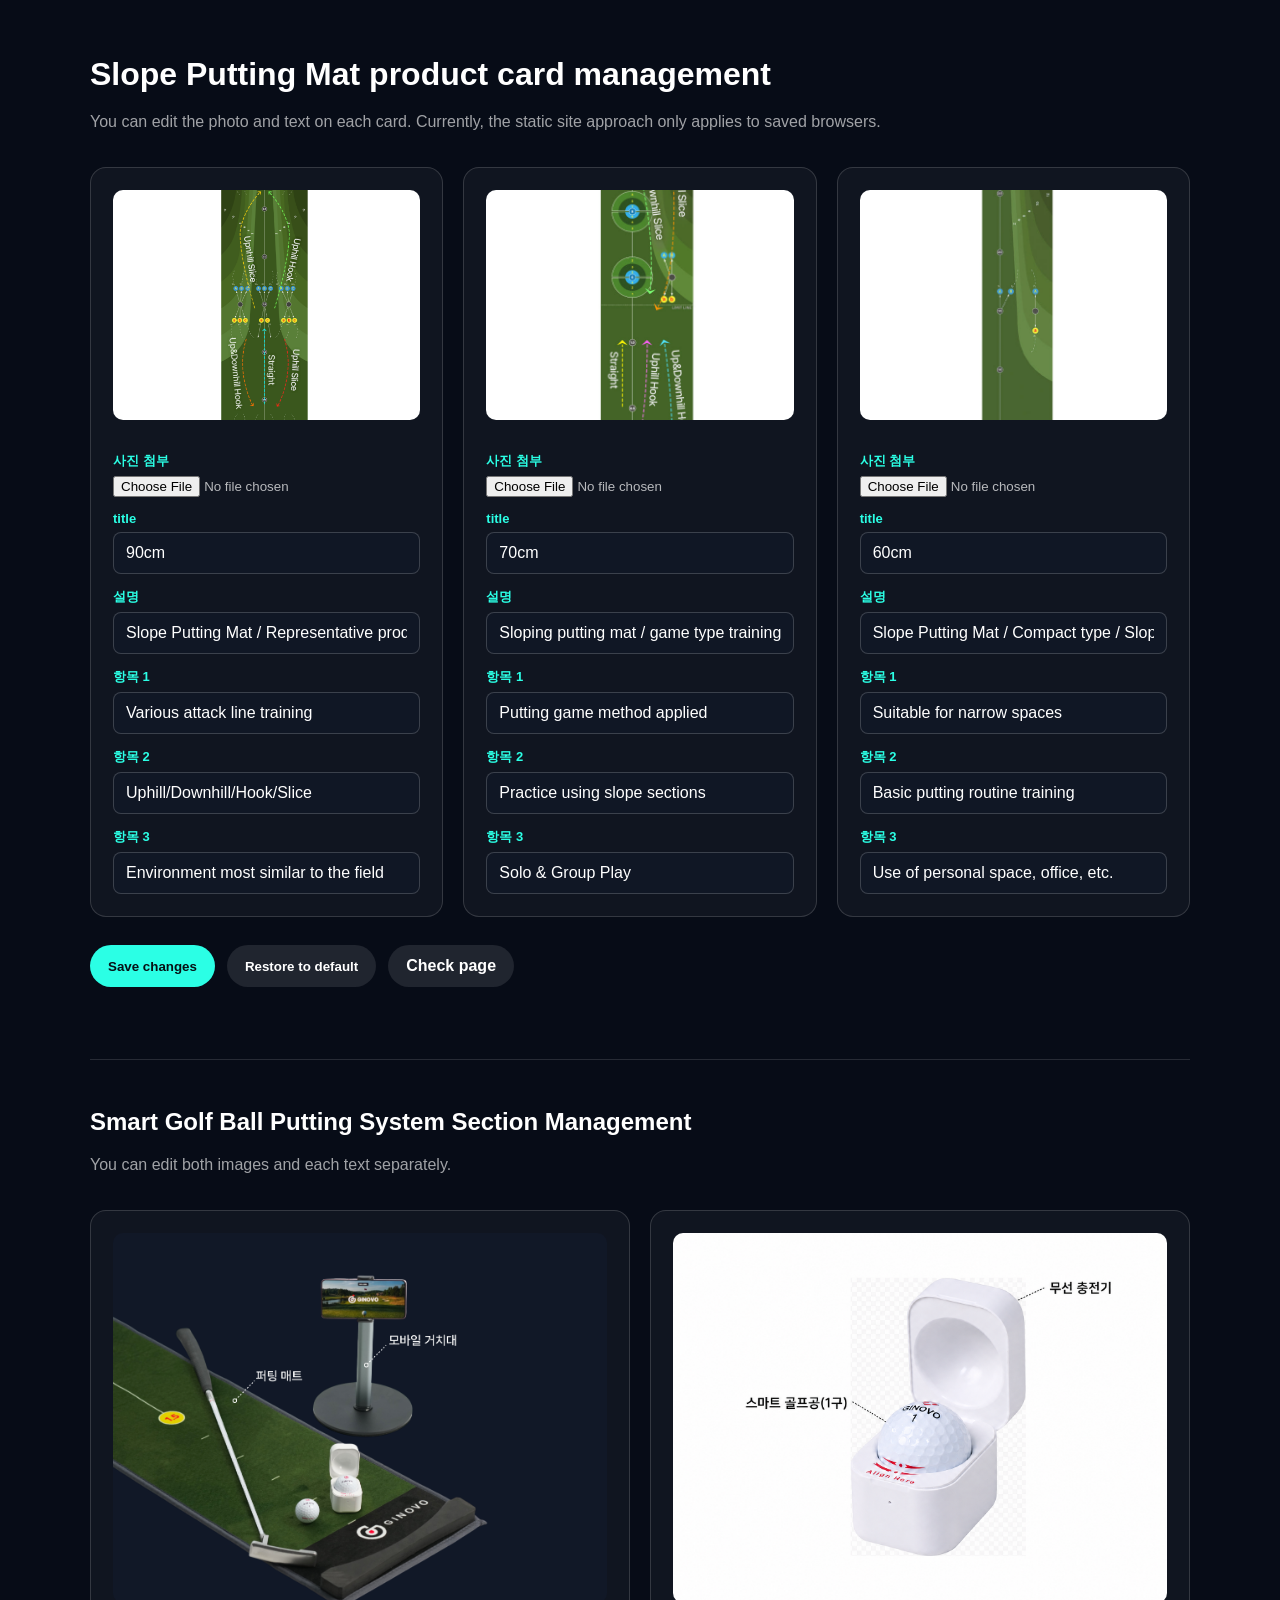
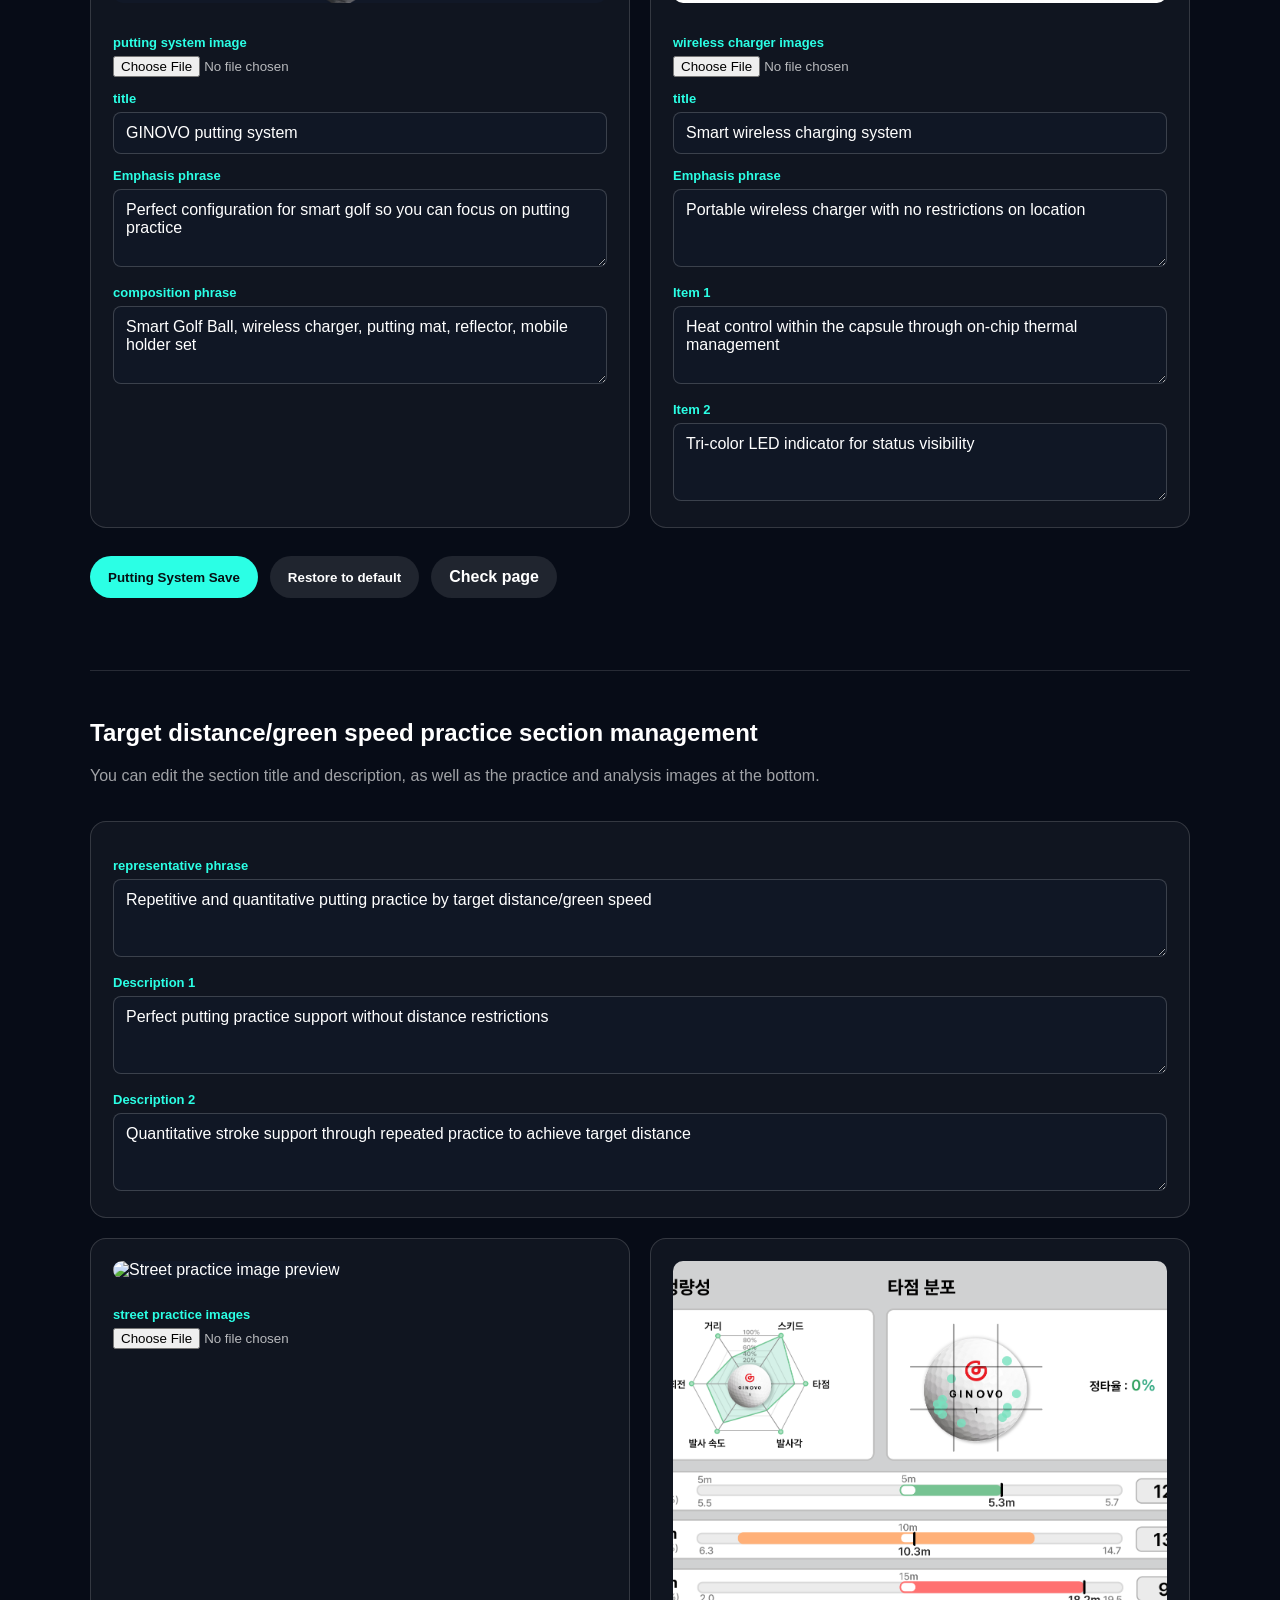
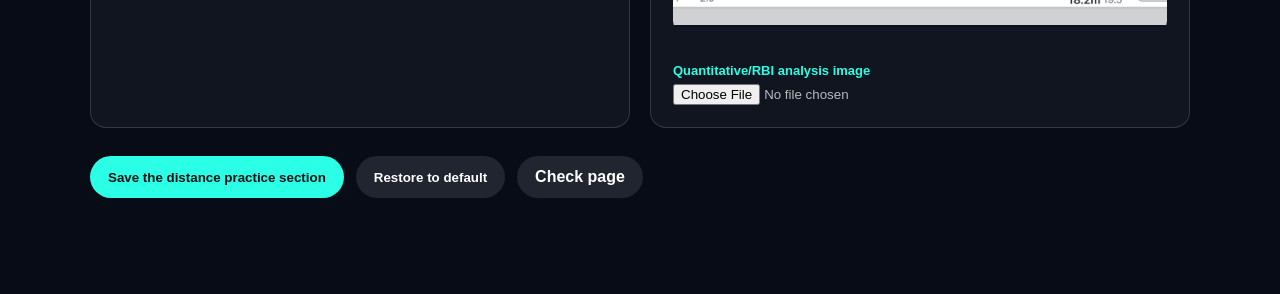
==== admin.html @ 1cf7a093 "Initial English GINOVO website" ====
<!doctype html>
<html lang="en">
<head>
  <meta charset="utf-8">
  <meta name="viewport" content="width=device-width, initial-scale=1">
  <title>Homepage content management | GINOVO</title>
  <script src="./assets/putting-mat-content-config.js?v=20260828-6"></script>
  <script src="./assets/smartball-content-config.js?v=20260828-6"></script>
  <script src="./assets/smartball-media-config.js?v=20260828-6"></script>
  <style>
    * { box-sizing: border-box; }
    body { margin: 0; background: #070c17; color: #fff; font-family: Pretendard, Arial, sans-serif; }
    main { width: min(1100px, calc(100% - 32px)); margin: 0 auto; padding: 56px 0 80px; }
    h1 { margin: 0 0 12px; }
    .notice { color: rgba(255,255,255,.62); line-height: 1.6; margin-bottom: 32px; }
    .grid { display: grid; grid-template-columns: repeat(3, minmax(0, 1fr)); gap: 20px; }
    .card { padding: 22px; border: 1px solid rgba(255,255,255,.15); border-radius: 16px; background: rgba(255,255,255,.04); }
    .preview { width: 100%; aspect-ratio: 4/3; object-fit: cover; border-radius: 10px; background: #111827; margin-bottom: 14px; }
    label { display: block; color: #2bffe5; font-size: 13px; font-weight: 700; margin: 14px 0 6px; }
    input[type="text"], textarea { width: 100%; padding: 11px 12px; border: 1px solid rgba(255,255,255,.18); border-radius: 8px; background: #101725; color: #fff; font: inherit; }
    textarea { min-height: 78px; resize: vertical; }
    input[type="file"] { width: 100%; color: rgba(255,255,255,.7); }
    .actions { display: flex; gap: 12px; margin-top: 28px; }
    button, a { padding: 12px 18px; border: 0; border-radius: 999px; font-weight: 700; cursor: pointer; text-decoration: none; }
    button { background: #2bffe5; color: #071014; }
    button.secondary, a { background: rgba(255,255,255,.1); color: #fff; }
    #status { margin-top: 18px; color: #2bffe5; }
    .admin-section { margin-top: 72px; padding-top: 48px; border-top: 1px solid rgba(255,255,255,.13); }
    .smart-grid { display: grid; grid-template-columns: 1fr 1fr; gap: 20px; }
    .smart-card { padding: 22px; border: 1px solid rgba(255,255,255,.15); border-radius: 16px; background: rgba(255,255,255,.04); }
    .smart-card .preview { aspect-ratio: 4/3; object-fit: cover; }
    #smart-status { margin-top: 18px; color: #2bffe5; }
    @media (max-width: 800px) { .grid, .smart-grid { grid-template-columns: 1fr; } }
  </style>
</head>
<body>
<main>
  <h1>Slope Putting Mat product card management</h1>
  <p class="notice">You can edit the photo and text on each card. Currently, the static site approach only applies to saved browsers.</p>
  <form id="editor"><div class="grid" id="cards"></div>
    <div class="actions">
      <button type="submit">Save changes</button>
      <button class="secondary" type="button" id="reset">Restore to default</button>
      <a href="./putting-mat.html#comparison" target="_blank">Check page</a>
    </div>
    <p id="status" role="status"></p>
  </form>
  <section class="admin-section">
    <h1>Smart Golf Ball Putting System Section Management</h1>
    <p class="notice">You can edit both images and each text separately.</p>
    <form id="smart-editor">
      <div class="smart-grid">
        <section class="smart-card">
          <img class="preview" id="system-preview" alt="Putting System Image Preview">
          <label>putting system image</label><input id="system-image" type="file" accept="image/png,image/jpeg,image/webp">
          <label>title</label><input type="text" data-smart-field="systemTitle">
          <label>Emphasis phrase</label><textarea data-smart-field="systemSubtitle"></textarea>
          <label>composition phrase</label><textarea data-smart-field="systemDescription"></textarea>
        </section>
        <section class="smart-card">
          <img class="preview" id="charger-preview" alt="Wireless charger image preview">
          <label>wireless charger images</label><input id="charger-image" type="file" accept="image/png,image/jpeg,image/webp">
          <label>title</label><input type="text" data-smart-field="chargerTitle">
          <label>Emphasis phrase</label><textarea data-smart-field="chargerSubtitle"></textarea>
          <label>Item 1</label><textarea data-smart-field="chargerNote1"></textarea>
          <label>Item 2</label><textarea data-smart-field="chargerNote2"></textarea>
        </section>
      </div>
      <div class="actions">
        <button type="submit">Putting System Save</button>
        <button class="secondary" type="button" id="smart-reset">Restore to default</button>
        <a href="./smart-golf-ball.html" target="_blank">Check page</a>
      </div>
      <p id="smart-status" role="status"></p>
    </form>
  </section>
  <section class="admin-section">
    <h1>Target distance/green speed practice section management</h1>
    <p class="notice">You can edit the section title and description, as well as the practice and analysis images at the bottom.</p>
    <form id="distance-editor">
      <div class="smart-card">
        <label>representative phrase</label><textarea data-distance-field="distanceTitle"></textarea>
        <label>Description 1</label><textarea data-distance-field="distancePoint1"></textarea>
        <label>Description 2</label><textarea data-distance-field="distancePoint2"></textarea>
      </div>
      <div class="smart-grid" style="margin-top:20px">
        <section class="smart-card">
          <img class="preview" id="distance-practice-preview" alt="Street practice image preview">
          <label>street practice images</label><input id="distance-practice-image" type="file" accept="image/png,image/jpeg,image/webp">
        </section>
        <section class="smart-card">
          <img class="preview" id="distance-analysis-preview" alt="Analysis image preview">
          <label>Quantitative/RBI analysis image</label><input id="distance-analysis-image" type="file" accept="image/png,image/jpeg,image/webp">
        </section>
      </div>
      <div class="actions">
        <button type="submit">Save the distance practice section</button>
        <button class="secondary" type="button" id="distance-reset">Restore to default</button>
        <a href="./smart-golf-ball.html" target="_blank">Check page</a>
      </div>
      <p id="distance-status" role="status"></p>
    </form>
  </section>
</main>
<script>
  const cardsRoot = document.getElementById('cards');
  const current = window.getPuttingMatComparisonContent();
  const pendingImages = {};

  current.forEach((card, index) => {
    const article = document.createElement('section');
    article.className = 'card';
    article.innerHTML = `
      <img class="preview" src="${card.image}" alt="${card.title} 미리보기">
      <label>사진 첨부</label><input type="file" accept="image/png,image/jpeg,image/webp" data-image="${index}">
      <label>title</label><input type="text" data-field="title" value="${card.title}">
      <label>설명</label><input type="text" data-field="subtitle" value="${card.subtitle}">
      ${card.items.map((item, itemIndex) => `<label>항목 ${itemIndex + 1}</label><input type="text" data-item="${itemIndex}" value="${item}">`).join('')}`;
    article.querySelector('input[type="file"]').addEventListener('change', event => {
      const file = event.target.files[0];
      if (!file) return;
      const reader = new FileReader();
      reader.onload = () => { pendingImages[index] = reader.result; article.querySelector('.preview').src = reader.result; };
      reader.readAsDataURL(file);
    });
    cardsRoot.appendChild(article);
  });

  document.getElementById('editor').addEventListener('submit', event => {
    event.preventDefault();
    const result = [...document.querySelectorAll('#cards .card')].map((card, index) => ({
      image: pendingImages[index] || current[index].image,
      title: card.querySelector('[data-field="title"]').value.trim(),
      subtitle: card.querySelector('[data-field="subtitle"]').value.trim(),
      items: [...card.querySelectorAll('[data-item]')].map(input => input.value.trim())
    }));
    try {
      localStorage.setItem(window.PUTTING_MAT_COMPARISON_STORAGE_KEY, JSON.stringify(result));
      document.getElementById('status').textContent = '저장했습니다. Check page 버튼을 눌러 확인하세요.';
    } catch (_) {
      document.getElementById('status').textContent = '이미지 용량이 너무 큽니다. 더 작은 이미지로 다시 시도하세요.';
    }
  });
  document.getElementById('reset').addEventListener('click', () => {
    localStorage.removeItem(window.PUTTING_MAT_COMPARISON_STORAGE_KEY);
    location.reload();
  });

  const smartContent = Object.assign({}, window.SMARTBALL_CONTENT);
  const smartMedia = Object.assign({}, window.SMARTBALL_MEDIA);
  const pendingSmartMedia = {};
  document.querySelectorAll('[data-smart-field]').forEach(input => {
    input.value = smartContent[input.dataset.smartField] || '';
  });
  document.getElementById('system-preview').src = smartMedia['putting-system-set'];
  document.getElementById('charger-preview').src = smartMedia['wireless-charger'];

  function bindSmartImage(inputId, previewId, slot) {
    document.getElementById(inputId).addEventListener('change', event => {
      const file = event.target.files[0];
      if (!file) return;
      const reader = new FileReader();
      reader.onload = () => {
        pendingSmartMedia[slot] = reader.result;
        document.getElementById(previewId).src = reader.result;
      };
      reader.readAsDataURL(file);
    });
  }
  bindSmartImage('system-image', 'system-preview', 'putting-system-set');
  bindSmartImage('charger-image', 'charger-preview', 'wireless-charger');

  document.getElementById('smart-editor').addEventListener('submit', event => {
    event.preventDefault();
    const nextContent = Object.assign({}, smartContent);
    document.querySelectorAll('[data-smart-field]').forEach(input => {
      nextContent[input.dataset.smartField] = input.value.trim();
    });
    const nextMedia = Object.assign({}, smartMedia, pendingSmartMedia);
    try {
      localStorage.setItem(window.SMARTBALL_CONTENT_STORAGE_KEY, JSON.stringify(nextContent));
      localStorage.setItem(window.SMARTBALL_MEDIA_STORAGE_KEY, JSON.stringify(nextMedia));
      document.getElementById('smart-status').textContent = '저장했습니다. Check page 버튼을 눌러 확인하세요.';
    } catch (_) {
      document.getElementById('smart-status').textContent = '이미지 용량이 너무 큽니다. 더 작은 이미지로 다시 시도하세요.';
    }
  });
  document.getElementById('smart-reset').addEventListener('click', () => {
    localStorage.removeItem(window.SMARTBALL_CONTENT_STORAGE_KEY);
    localStorage.removeItem(window.SMARTBALL_MEDIA_STORAGE_KEY);
    location.reload();
  });

  document.querySelectorAll('[data-distance-field]').forEach(input => {
    input.value = smartContent[input.dataset.distanceField] || '';
  });
  document.getElementById('distance-practice-preview').src = smartMedia['distance-practice-screen'];
  document.getElementById('distance-analysis-preview').src = smartMedia['distance-analysis-screen'];
  bindSmartImage('distance-practice-image', 'distance-practice-preview', 'distance-practice-screen');
  bindSmartImage('distance-analysis-image', 'distance-analysis-preview', 'distance-analysis-screen');

  document.getElementById('distance-editor').addEventListener('submit', event => {
    event.preventDefault();
    const nextContent = Object.assign({}, smartContent);
    document.querySelectorAll('[data-distance-field]').forEach(input => {
      nextContent[input.dataset.distanceField] = input.value.trim();
    });
    const nextMedia = Object.assign({}, smartMedia, pendingSmartMedia);
    try {
      localStorage.setItem(window.SMARTBALL_CONTENT_STORAGE_KEY, JSON.stringify(nextContent));
      localStorage.setItem(window.SMARTBALL_MEDIA_STORAGE_KEY, JSON.stringify(nextMedia));
      document.getElementById('distance-status').textContent = '저장했습니다. Check page 버튼을 눌러 확인하세요.';
    } catch (_) {
      document.getElementById('distance-status').textContent = '이미지 용량이 너무 큽니다. 더 작은 이미지로 다시 시도하세요.';
    }
  });
  document.getElementById('distance-reset').addEventListener('click', () => {
    localStorage.removeItem(window.SMARTBALL_CONTENT_STORAGE_KEY);
    localStorage.removeItem(window.SMARTBALL_MEDIA_STORAGE_KEY);
    location.reload();
  });
</script>
</body>
</html>
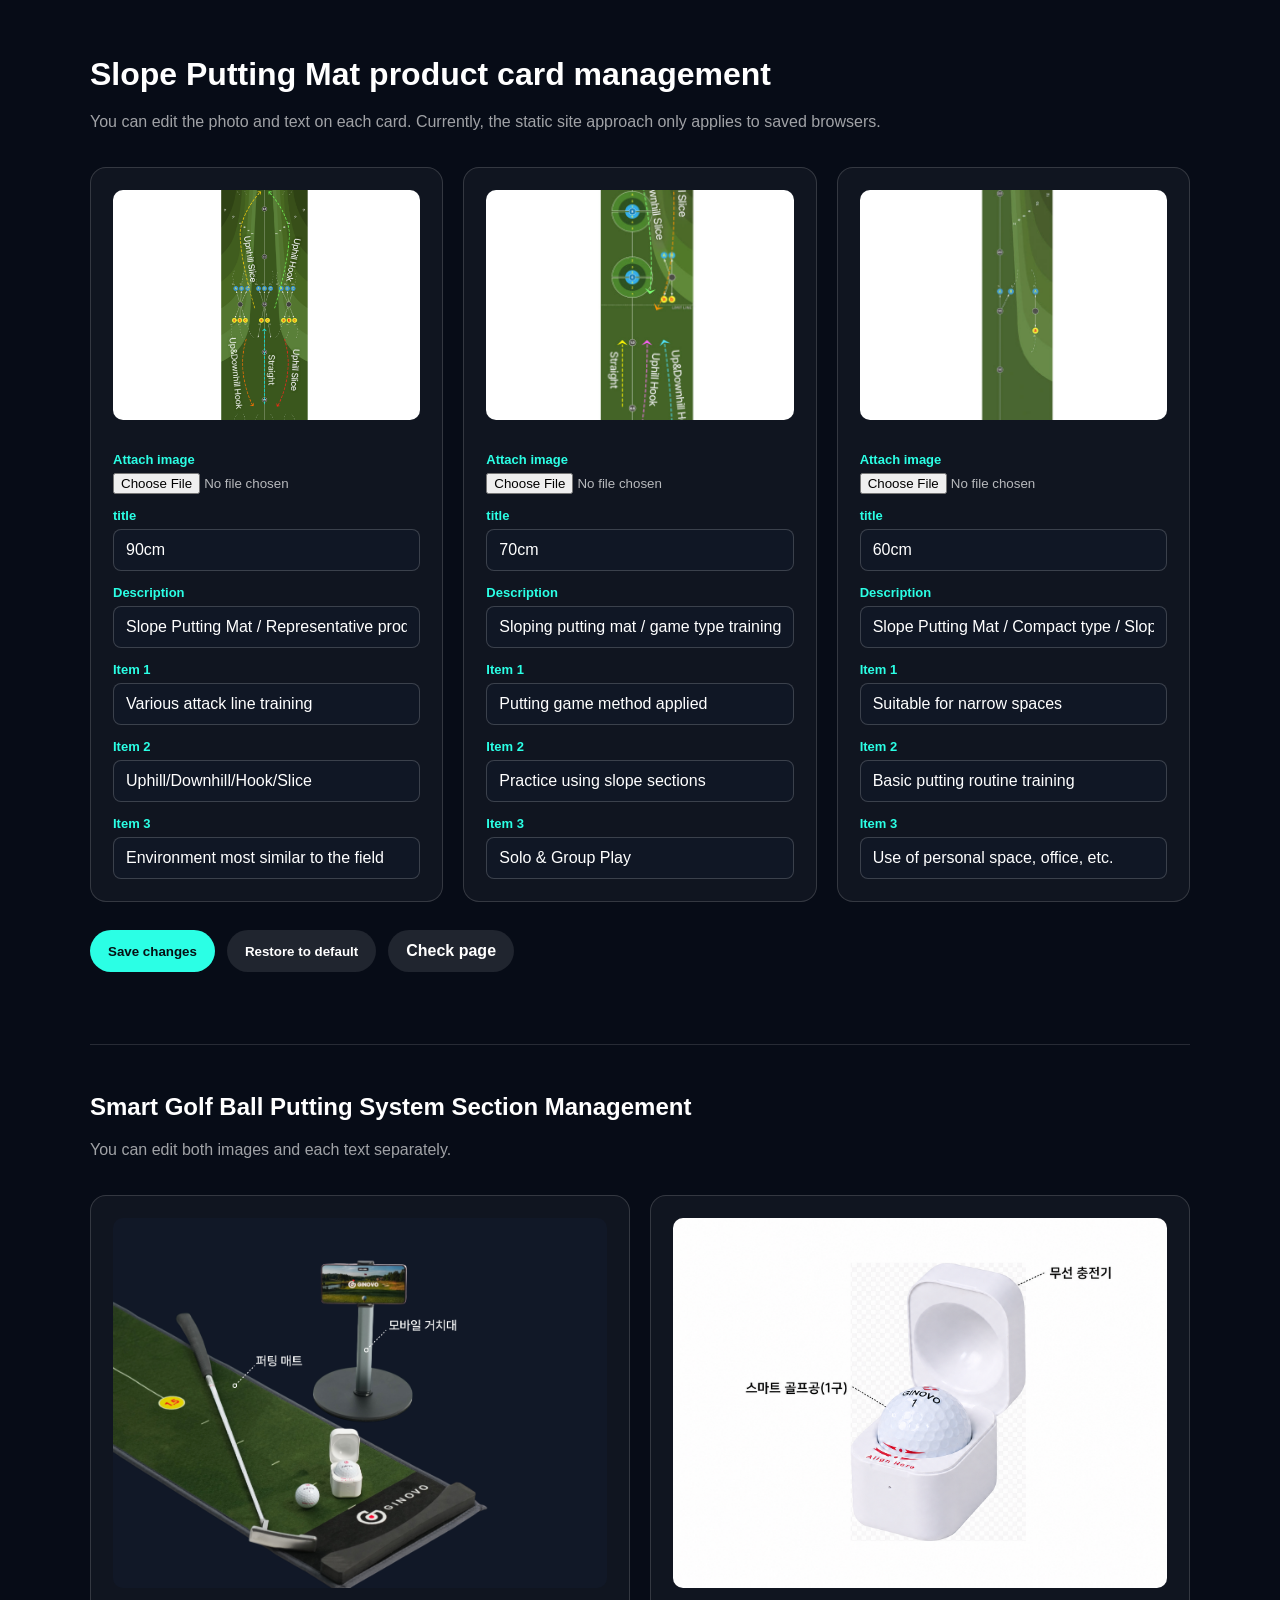
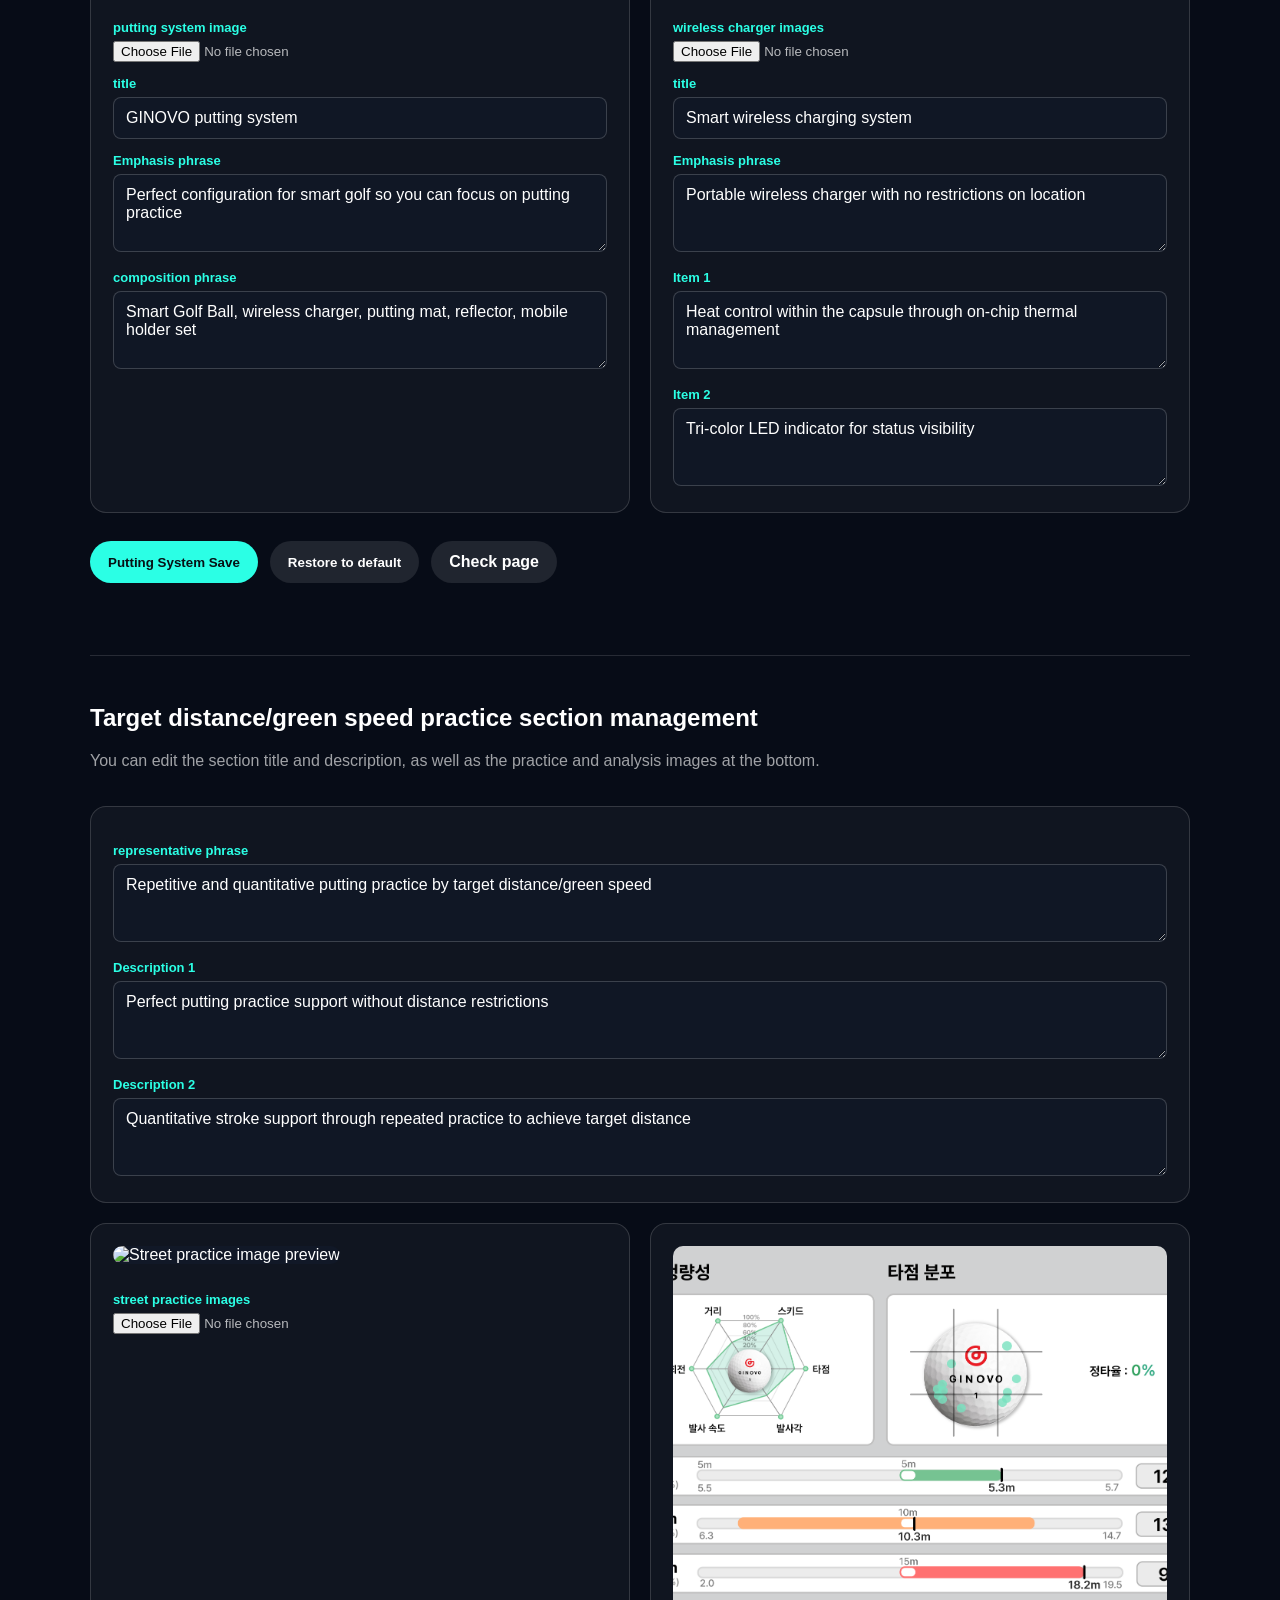
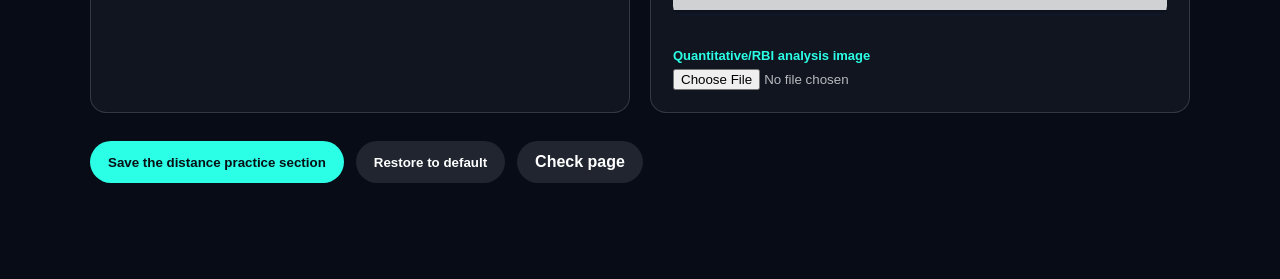
==== commit d28fc775: "Complete English localization" ====
--- a/admin.html
+++ b/admin.html
@@ -111,11 +111,11 @@
     const article = document.createElement('section');
     article.className = 'card';
     article.innerHTML = `
-      <img class="preview" src="${card.image}" alt="${card.title} 미리보기">
-      <label>사진 첨부</label><input type="file" accept="image/png,image/jpeg,image/webp" data-image="${index}">
+      <img class="preview" src="${card.image}" alt="${card.title} preview">
+      <label>Attach image</label><input type="file" accept="image/png,image/jpeg,image/webp" data-image="${index}">
       <label>title</label><input type="text" data-field="title" value="${card.title}">
-      <label>설명</label><input type="text" data-field="subtitle" value="${card.subtitle}">
-      ${card.items.map((item, itemIndex) => `<label>항목 ${itemIndex + 1}</label><input type="text" data-item="${itemIndex}" value="${item}">`).join('')}`;
+      <label>Description</label><input type="text" data-field="subtitle" value="${card.subtitle}">
+      ${card.items.map((item, itemIndex) => `<label>Item ${itemIndex + 1}</label><input type="text" data-item="${itemIndex}" value="${item}">`).join('')}`;
     article.querySelector('input[type="file"]').addEventListener('change', event => {
       const file = event.target.files[0];
       if (!file) return;
@@ -136,9 +136,9 @@
     }));
     try {
       localStorage.setItem(window.PUTTING_MAT_COMPARISON_STORAGE_KEY, JSON.stringify(result));
-      document.getElementById('status').textContent = '저장했습니다. Check page 버튼을 눌러 확인하세요.';
+      document.getElementById('status').textContent = 'Saved. Select Check Page to review your changes.';
     } catch (_) {
-      document.getElementById('status').textContent = '이미지 용량이 너무 큽니다. 더 작은 이미지로 다시 시도하세요.';
+      document.getElementById('status').textContent = 'The image is too large. Please try a smaller image.';
     }
   });
   document.getElementById('reset').addEventListener('click', () => {
@@ -180,9 +180,9 @@
     try {
       localStorage.setItem(window.SMARTBALL_CONTENT_STORAGE_KEY, JSON.stringify(nextContent));
       localStorage.setItem(window.SMARTBALL_MEDIA_STORAGE_KEY, JSON.stringify(nextMedia));
-      document.getElementById('smart-status').textContent = '저장했습니다. Check page 버튼을 눌러 확인하세요.';
+      document.getElementById('smart-status').textContent = 'Saved. Select Check Page to review your changes.';
     } catch (_) {
-      document.getElementById('smart-status').textContent = '이미지 용량이 너무 큽니다. 더 작은 이미지로 다시 시도하세요.';
+      document.getElementById('smart-status').textContent = 'The image is too large. Please try a smaller image.';
     }
   });
   document.getElementById('smart-reset').addEventListener('click', () => {
@@ -209,9 +209,9 @@
     try {
       localStorage.setItem(window.SMARTBALL_CONTENT_STORAGE_KEY, JSON.stringify(nextContent));
       localStorage.setItem(window.SMARTBALL_MEDIA_STORAGE_KEY, JSON.stringify(nextMedia));
-      document.getElementById('distance-status').textContent = '저장했습니다. Check page 버튼을 눌러 확인하세요.';
+      document.getElementById('distance-status').textContent = 'Saved. Select Check Page to review your changes.';
     } catch (_) {
-      document.getElementById('distance-status').textContent = '이미지 용량이 너무 큽니다. 더 작은 이미지로 다시 시도하세요.';
+      document.getElementById('distance-status').textContent = 'The image is too large. Please try a smaller image.';
     }
   });
   document.getElementById('distance-reset').addEventListener('click', () => {
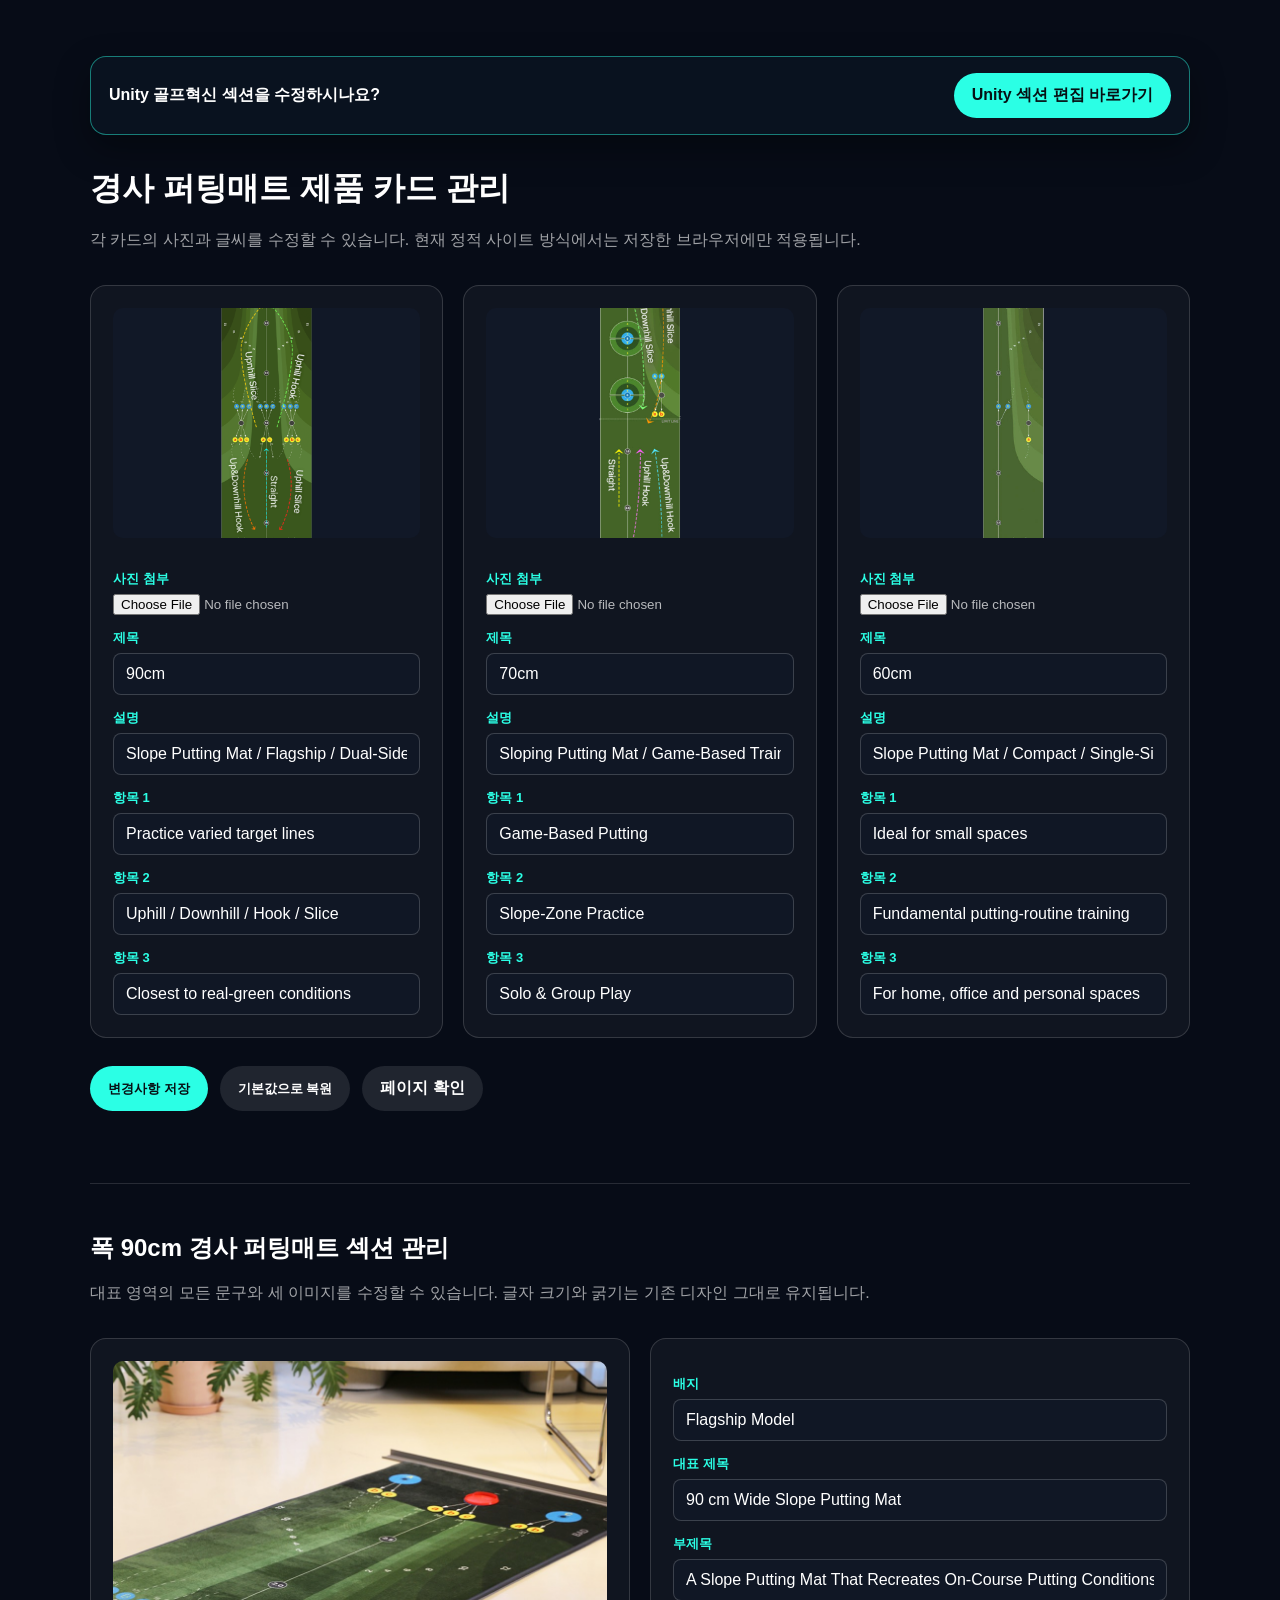
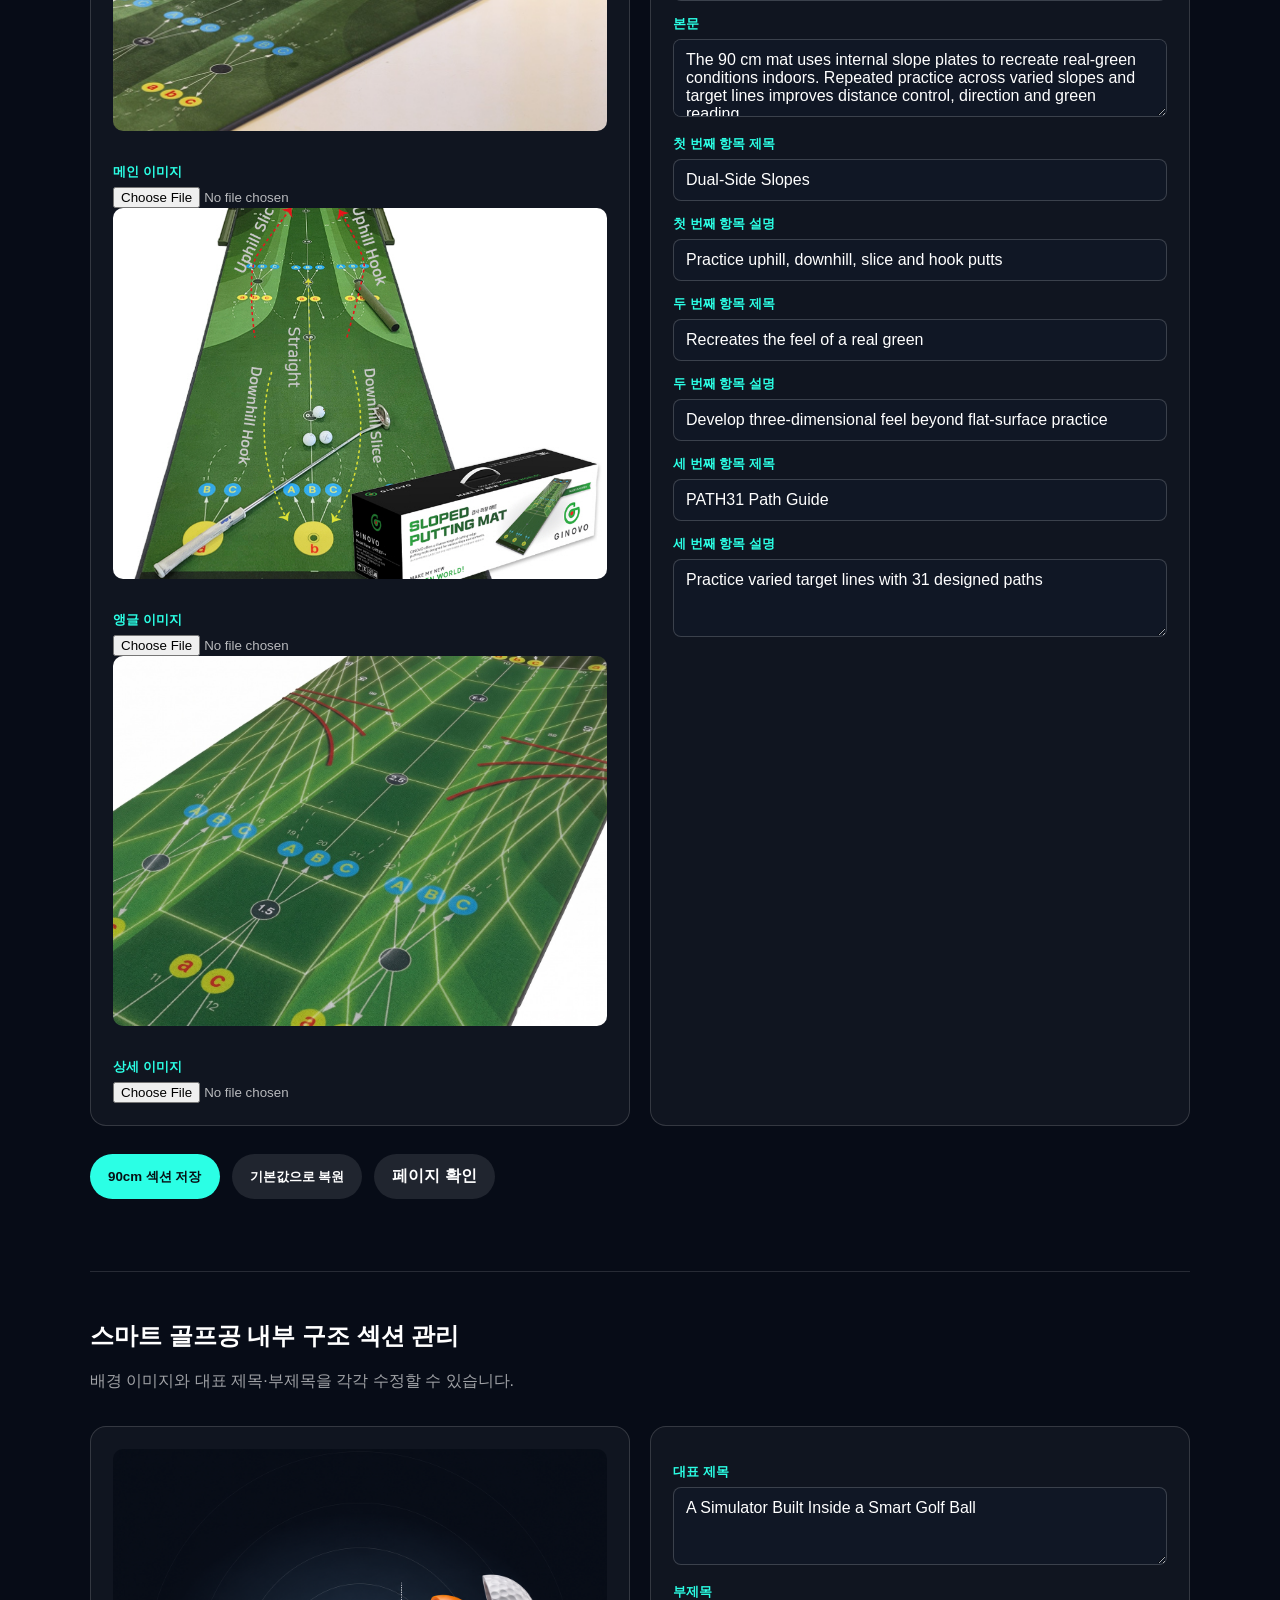
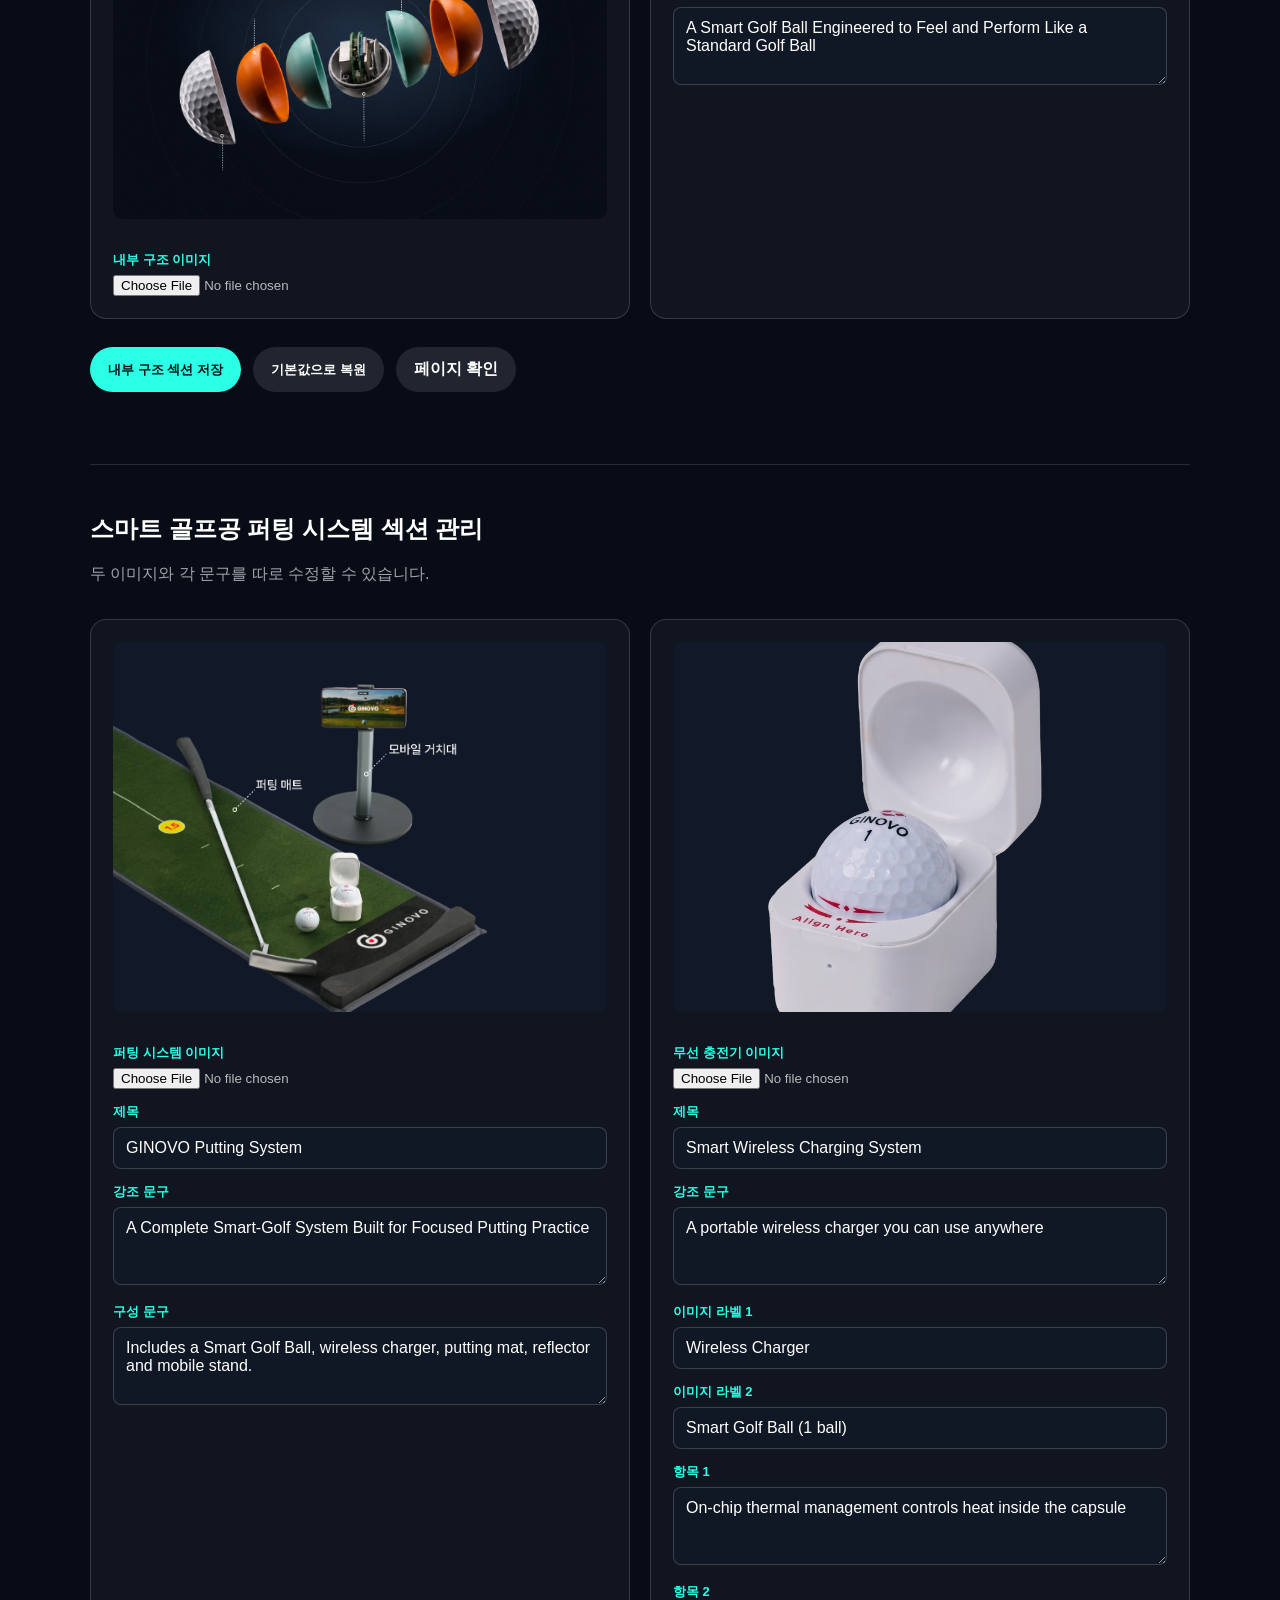
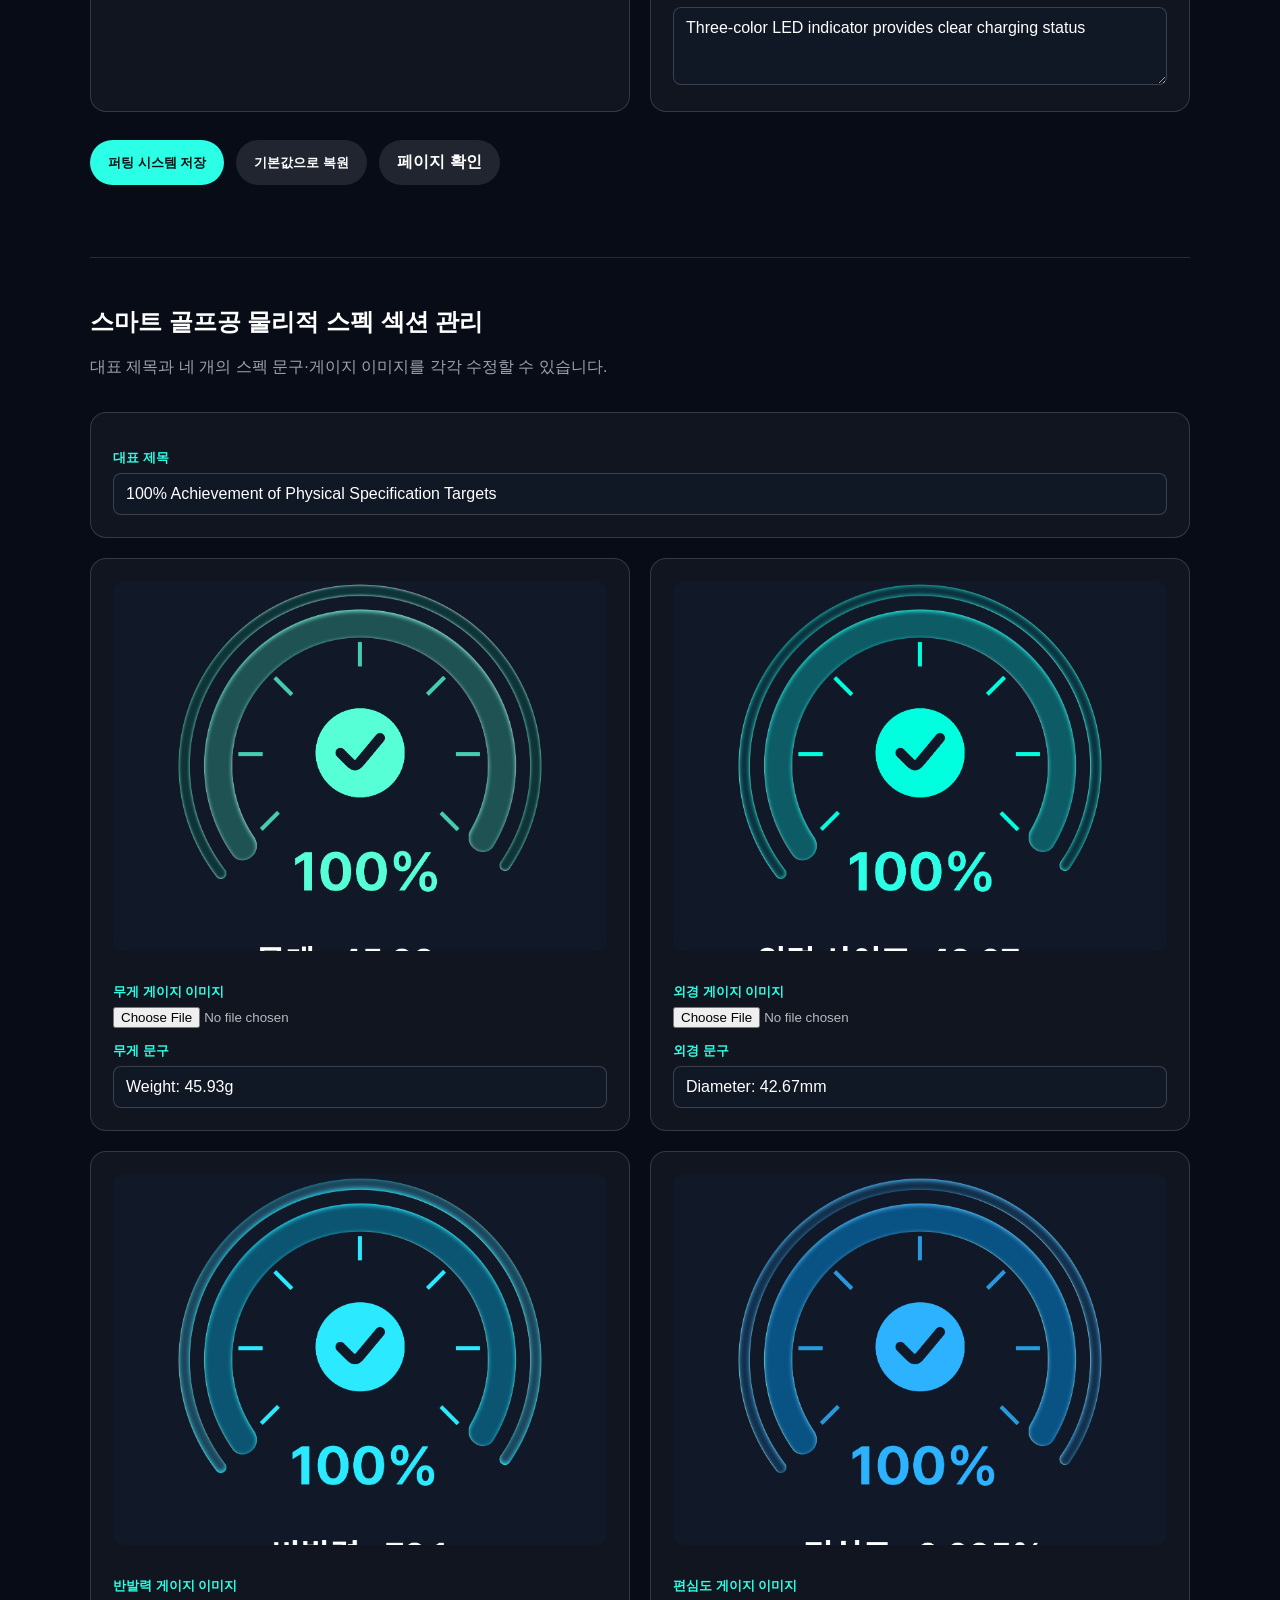
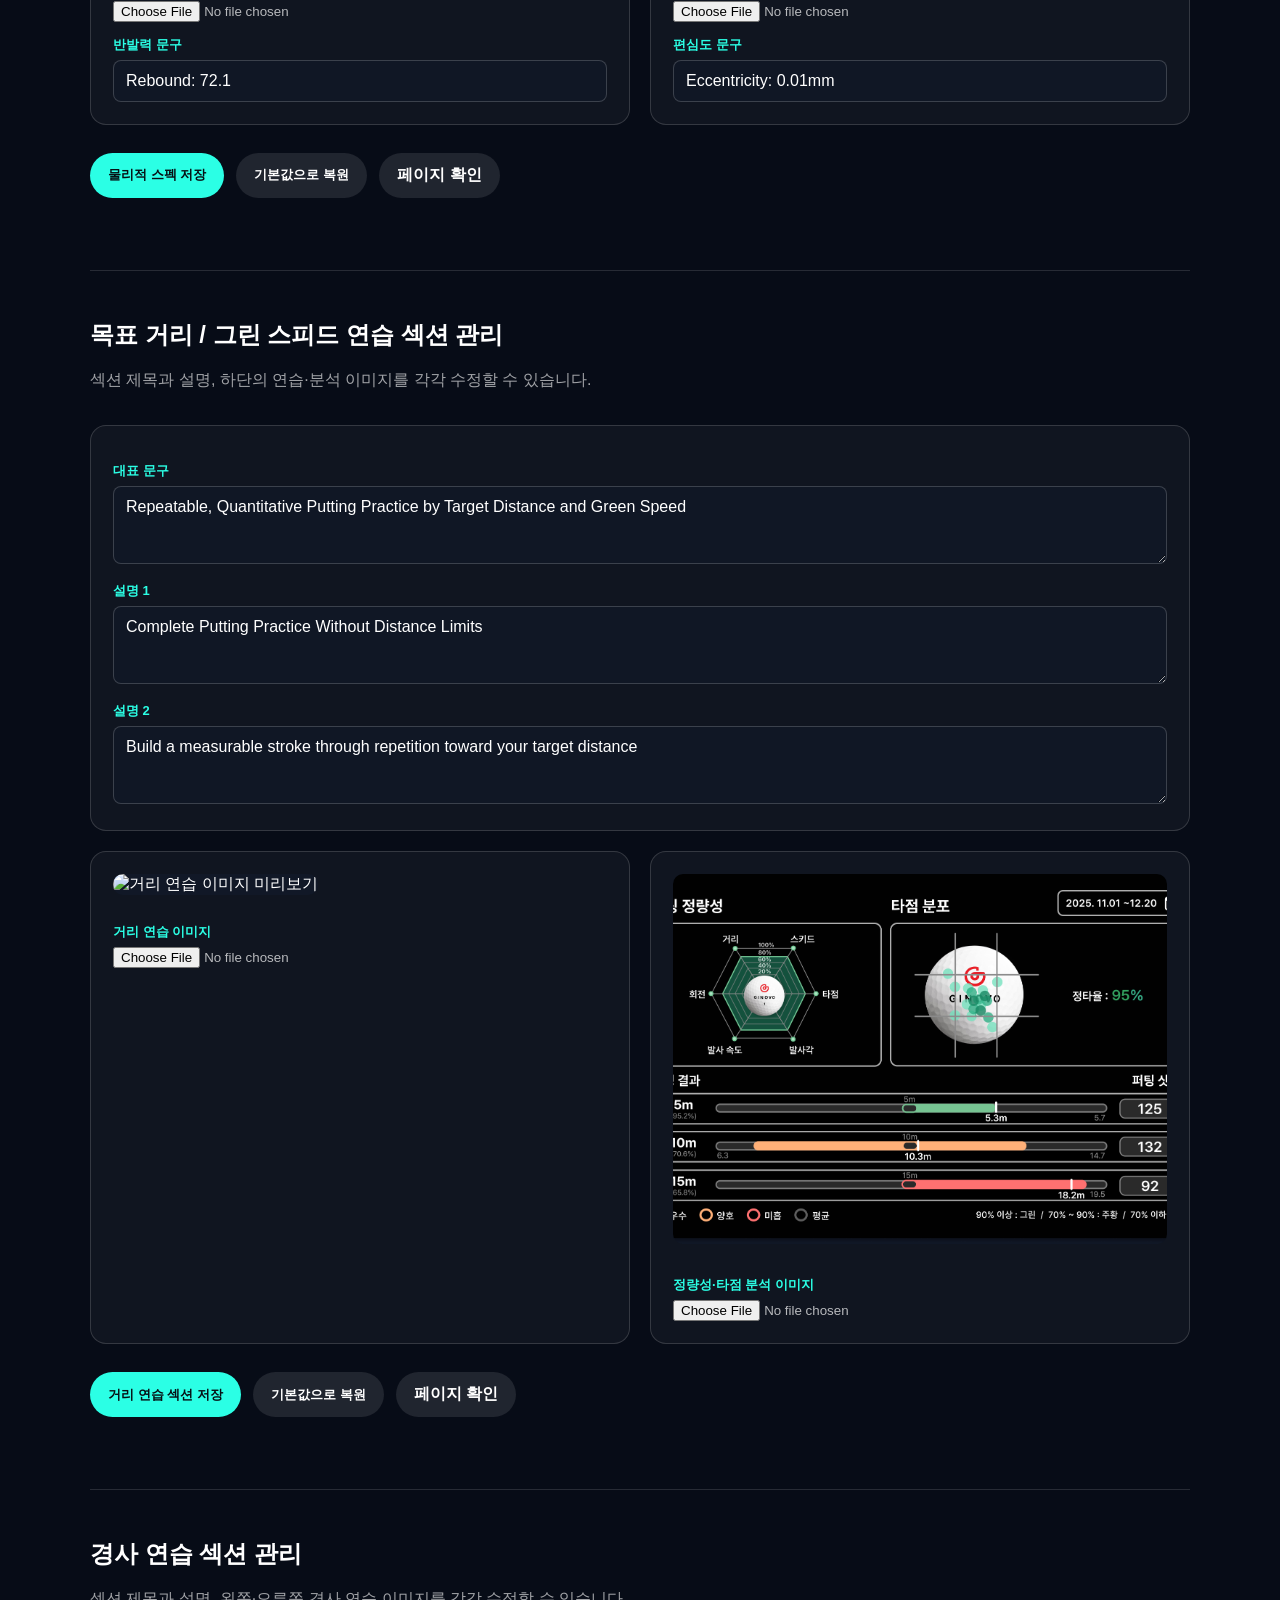
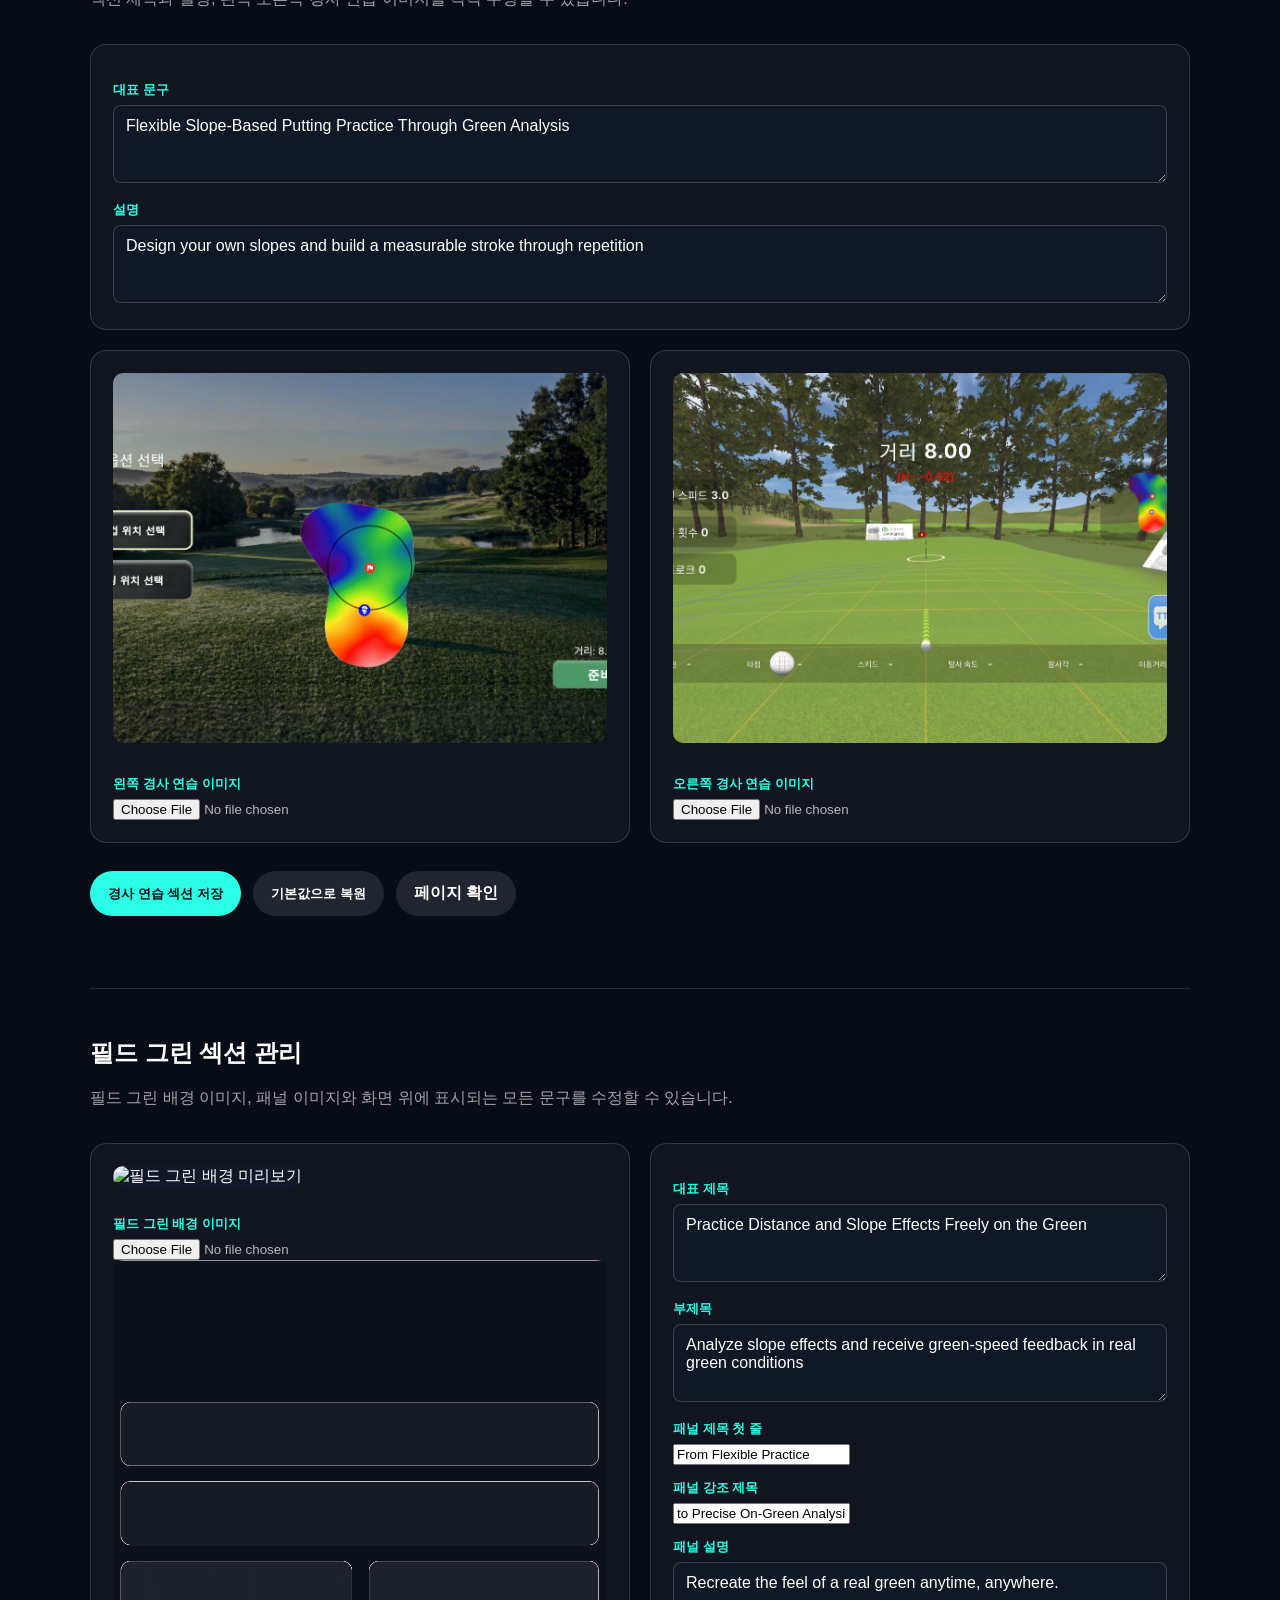
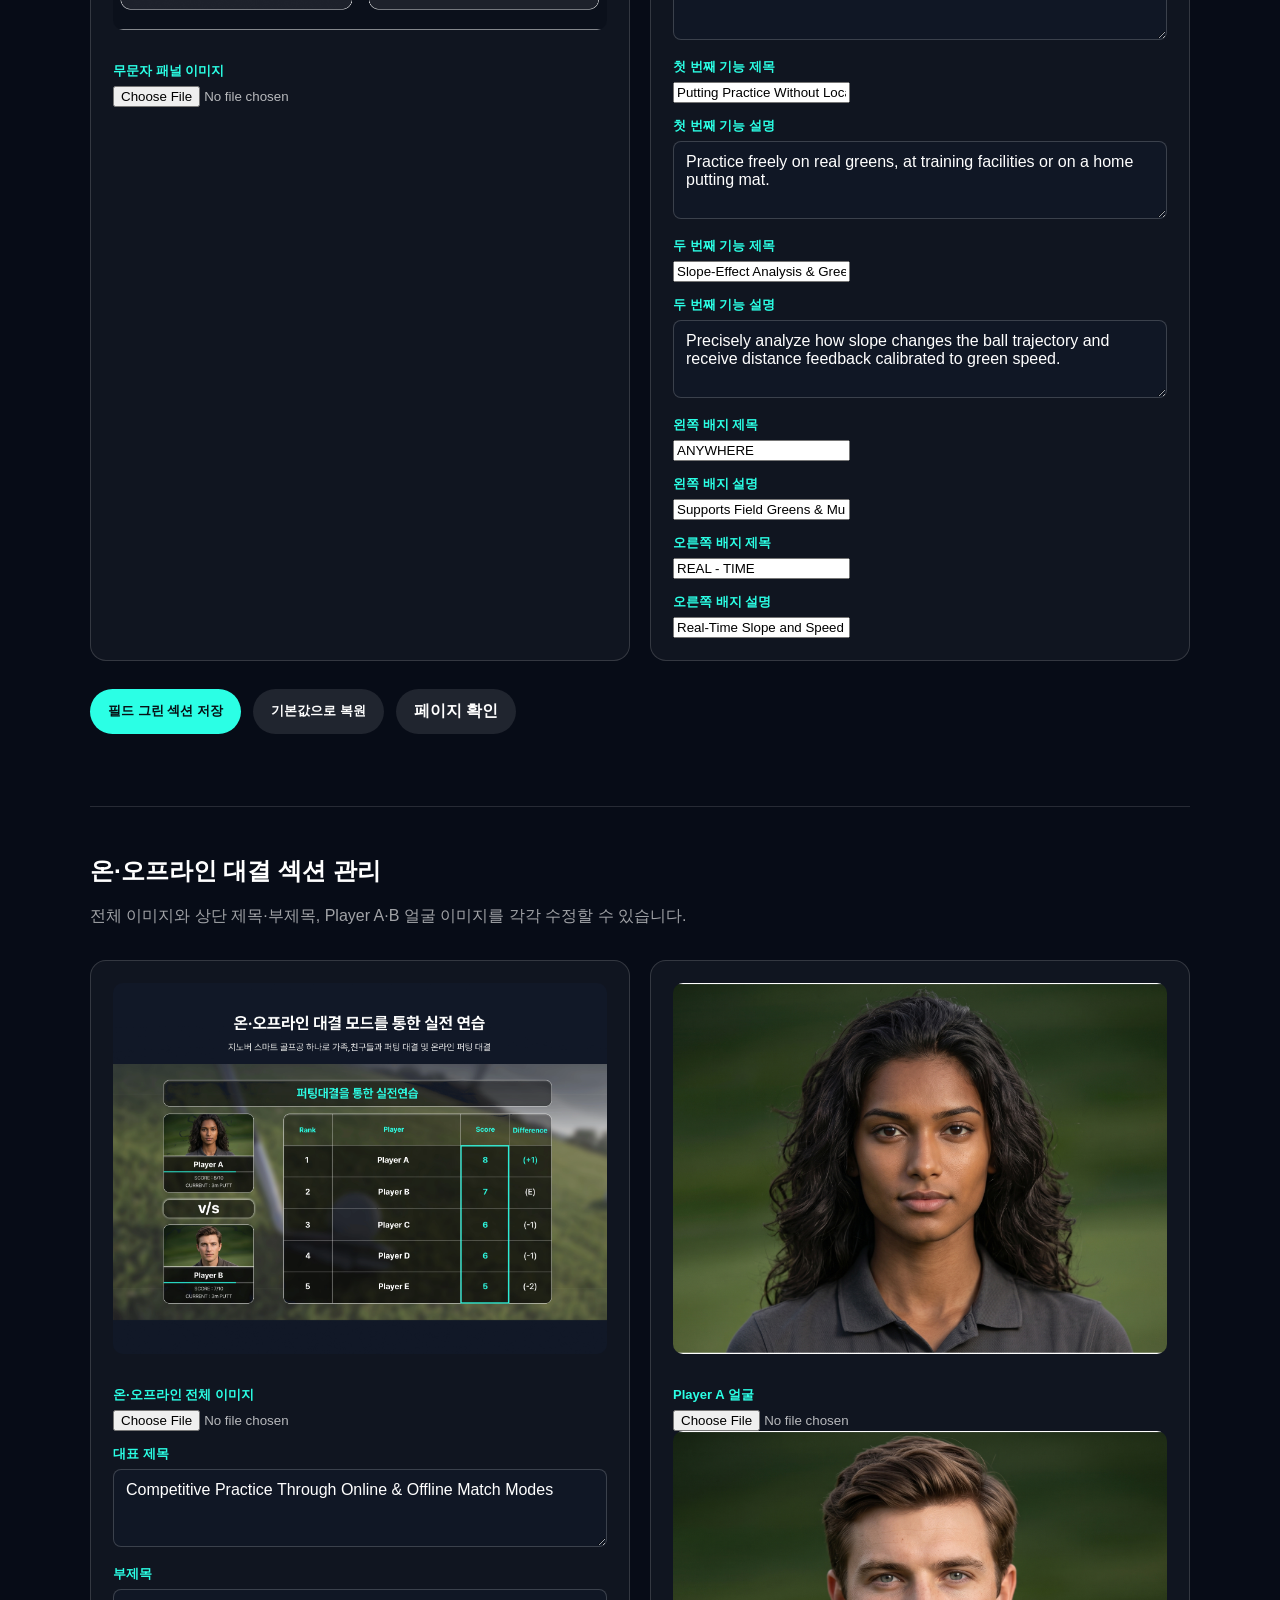
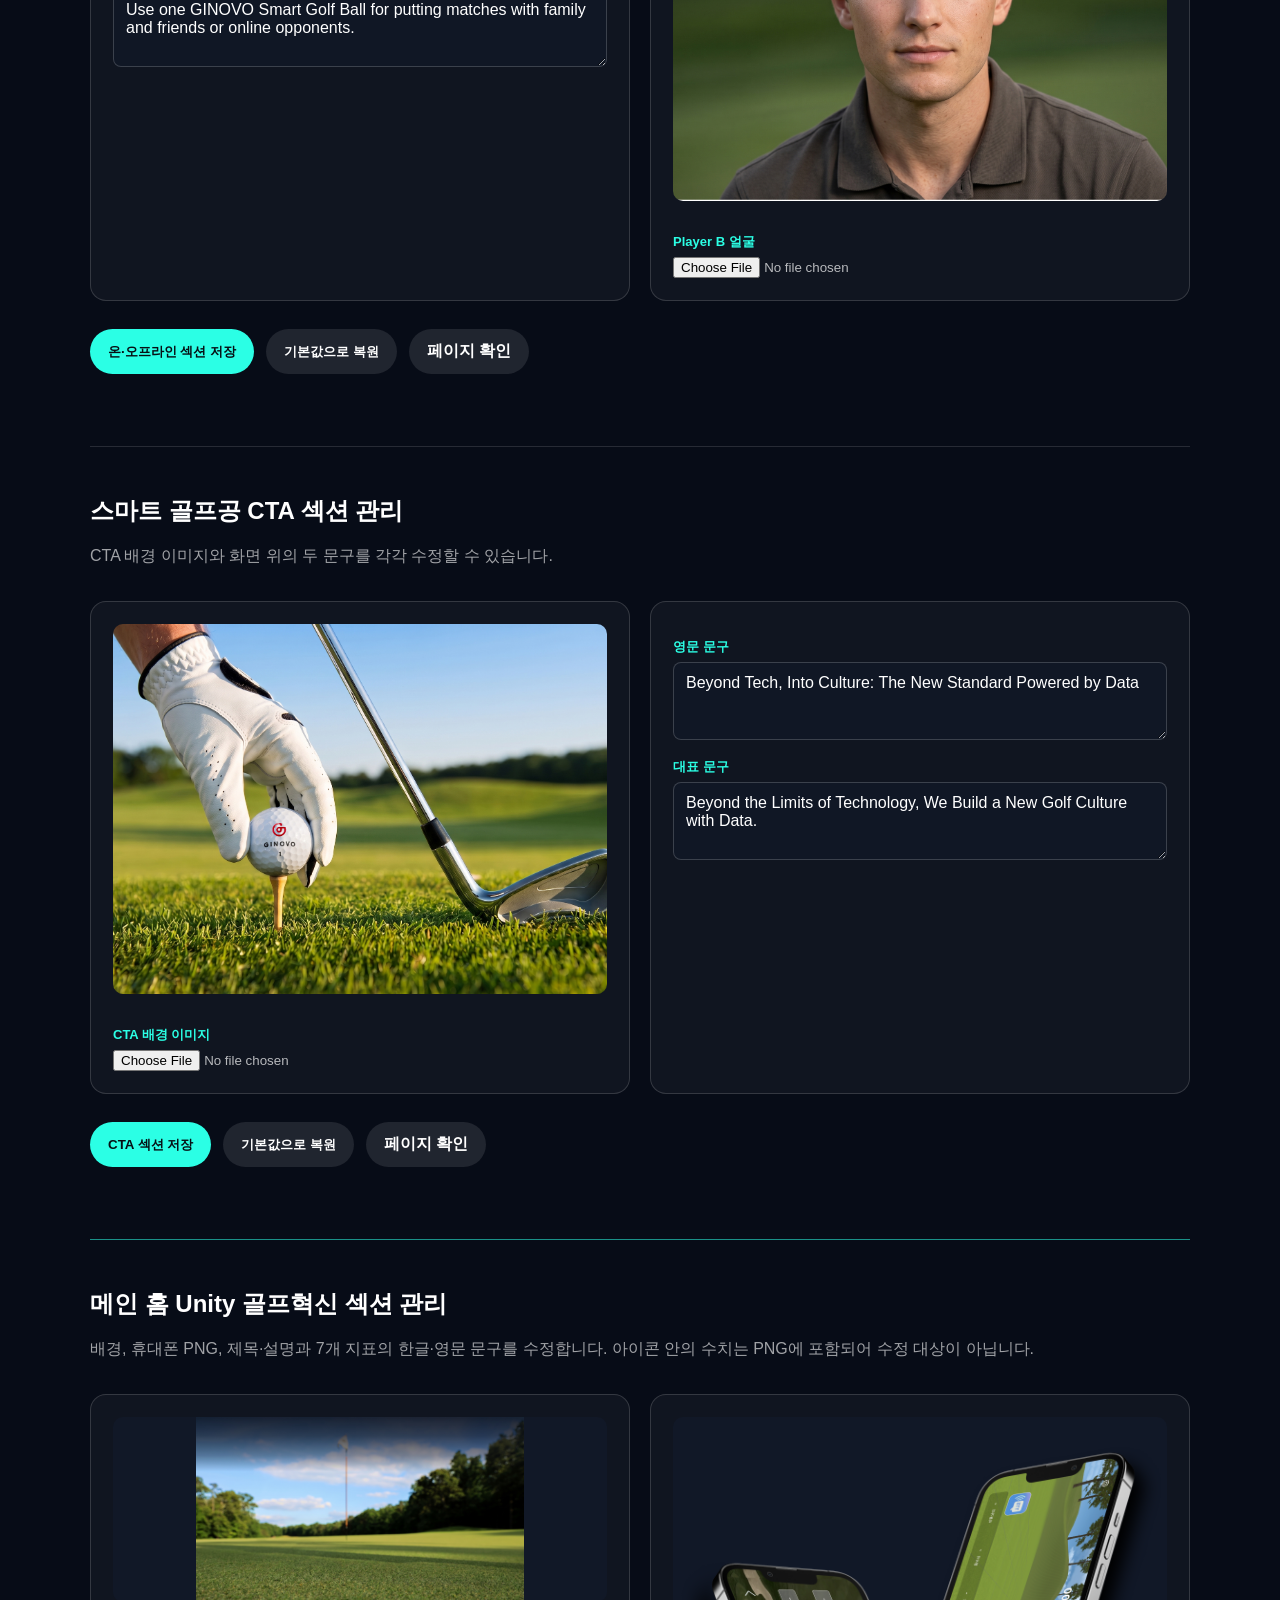
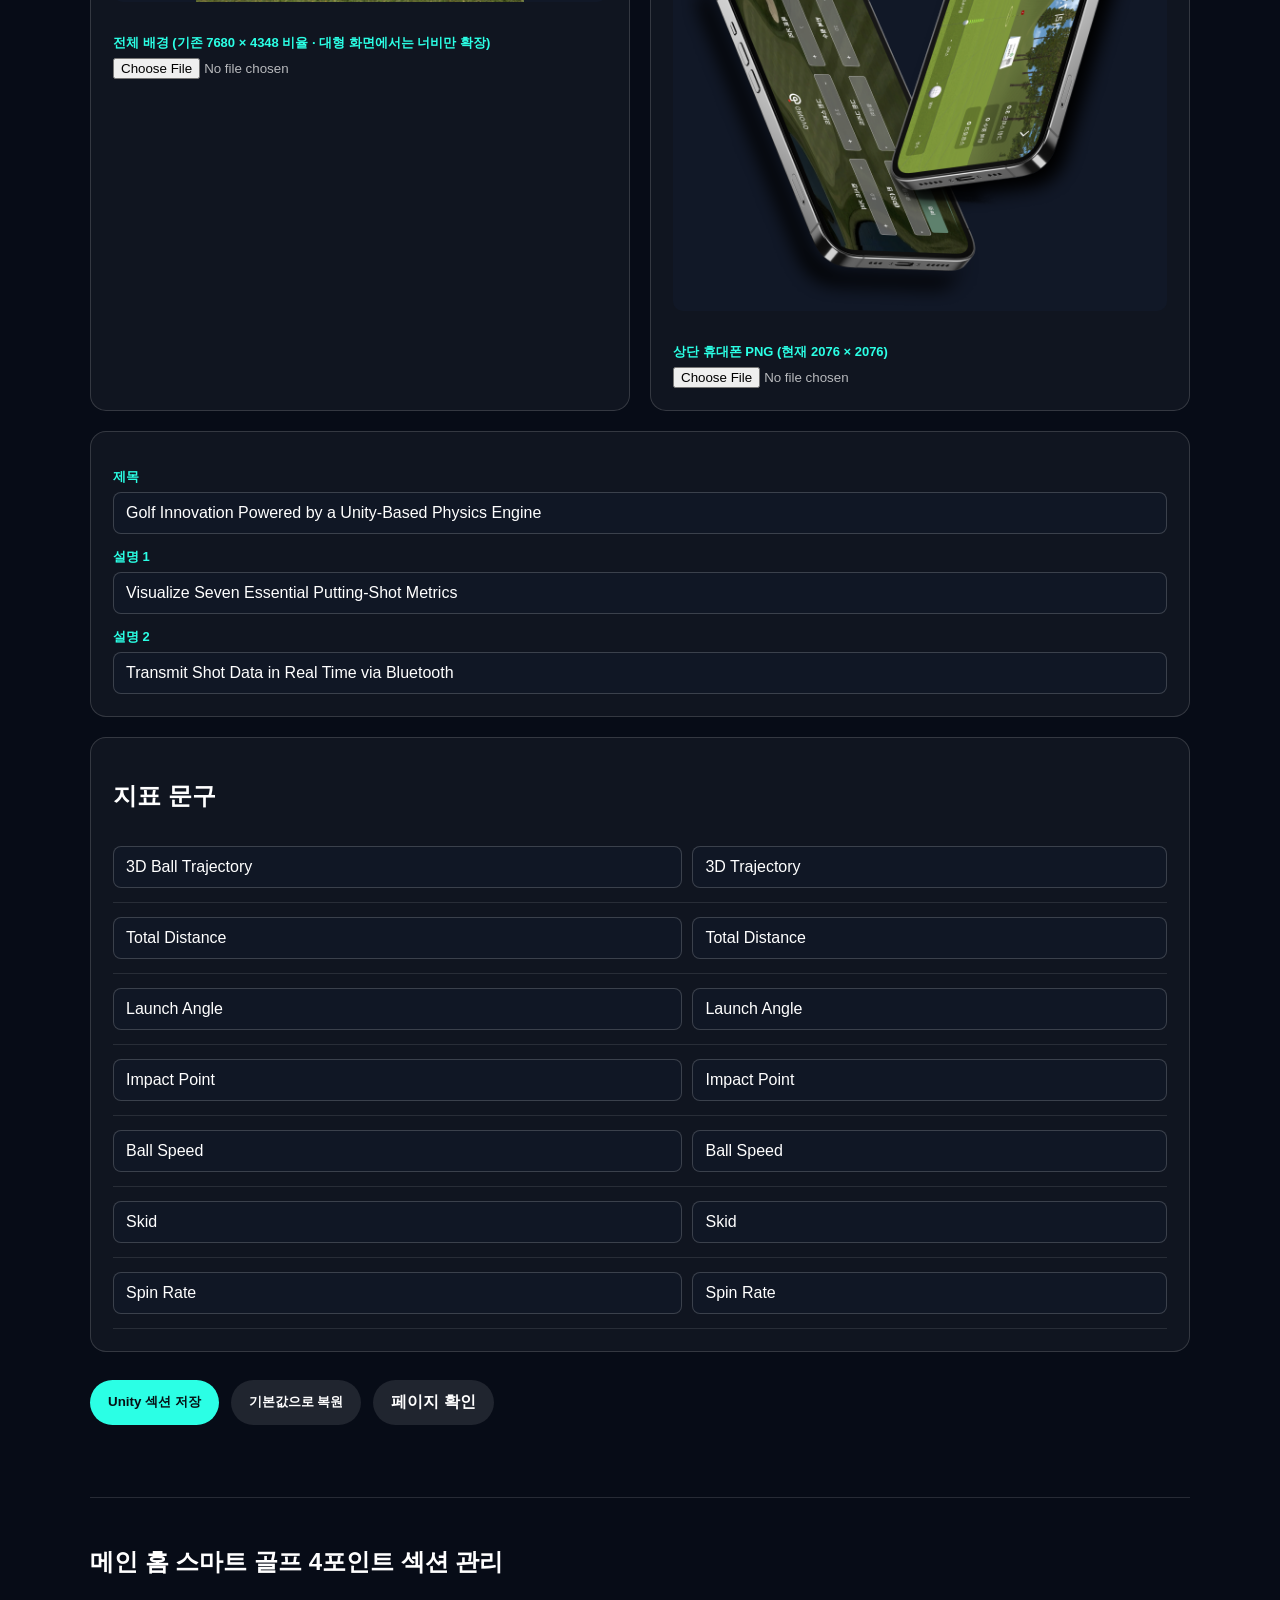
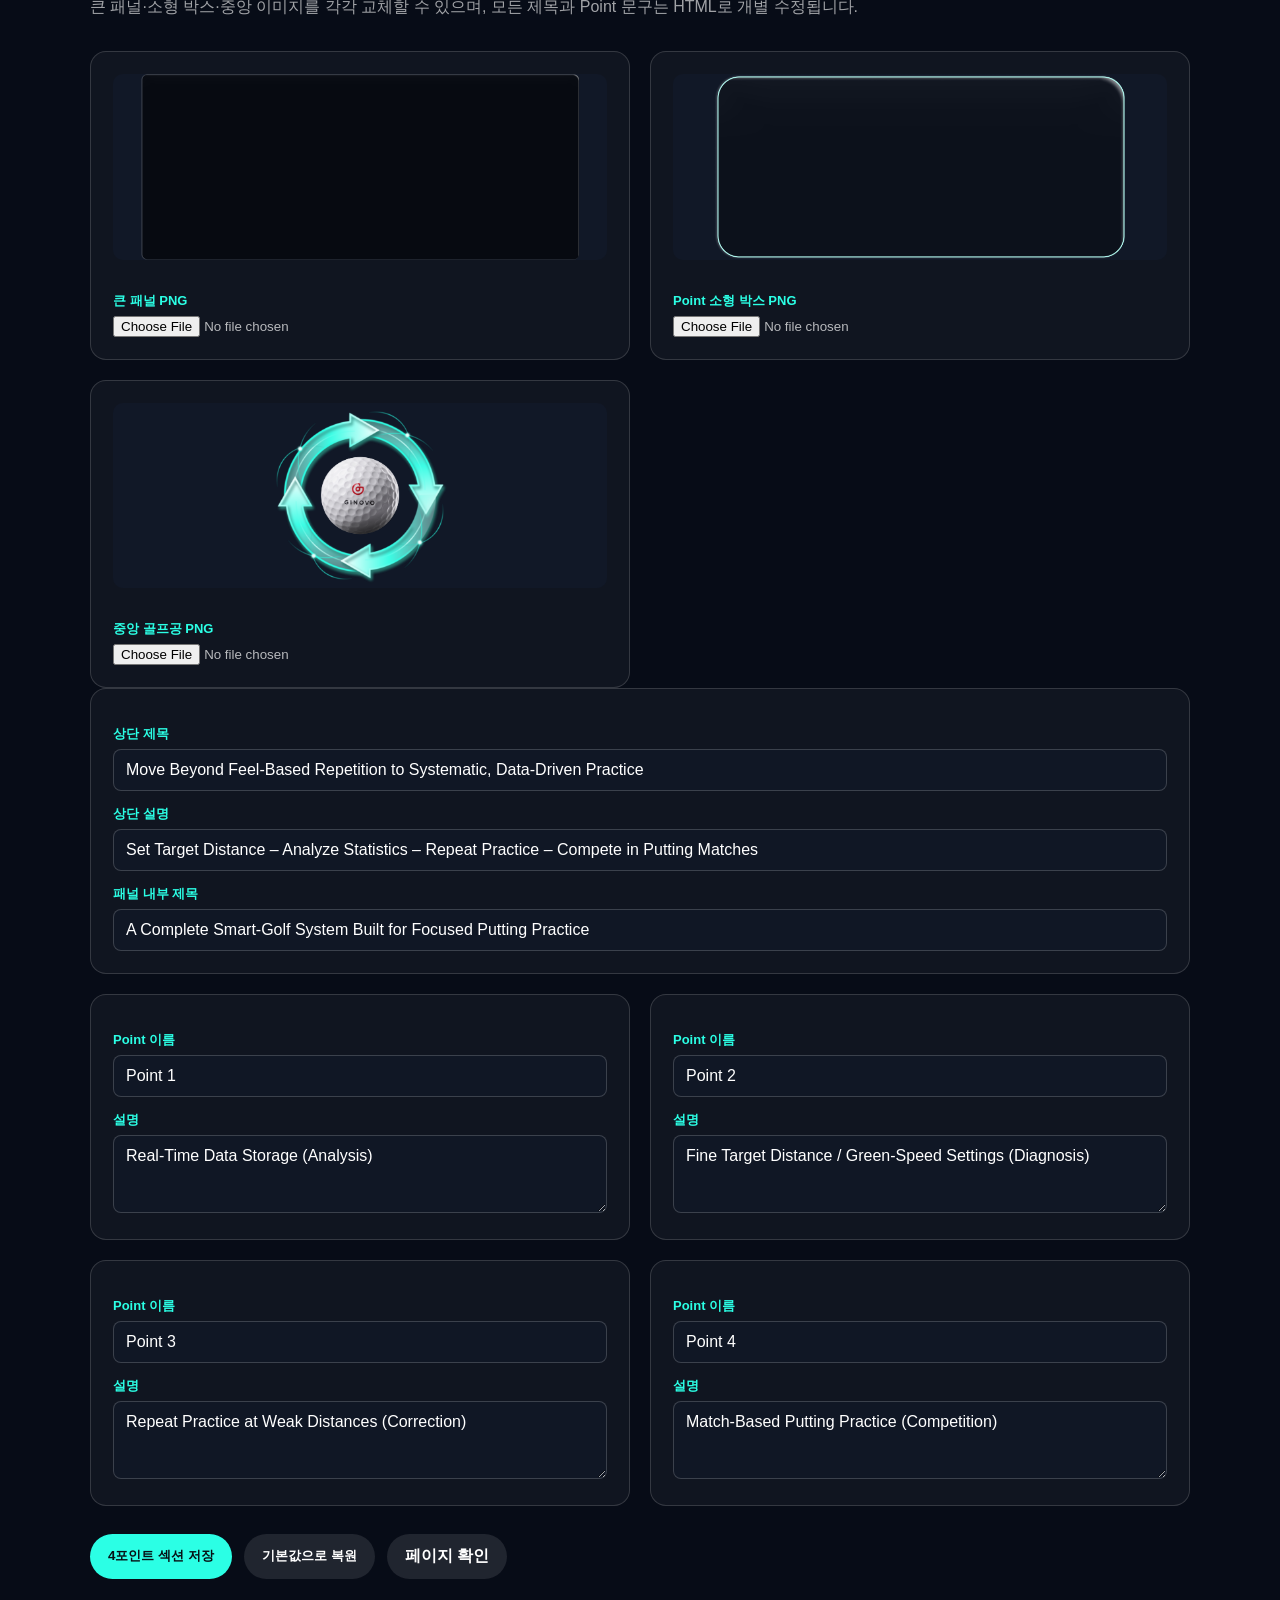
==== commit d80e126e: "Rebuild English mirror from latest Korean site" ====
--- a/admin.html
+++ b/admin.html
@@ -1,12 +1,13 @@
 <!doctype html>
-<html lang="en">
+<html lang="ko">
 <head>
   <meta charset="utf-8">
   <meta name="viewport" content="width=device-width, initial-scale=1">
-  <title>Homepage content management | GINOVO</title>
-  <script src="./assets/putting-mat-content-config.js?v=20260828-6"></script>
-  <script src="./assets/smartball-content-config.js?v=20260828-6"></script>
-  <script src="./assets/smartball-media-config.js?v=20260828-6"></script>
+  <title>홈페이지 콘텐츠 관리 | GINOVO</title>
+  <script src="./assets/putting-mat-content-config.js?v=20260903-11"></script>
+  <script src="./assets/smartball-content-config.js?v=20260903-12"></script>
+  <script src="./assets/smartball-media-config.js?v=20260904-15"></script>
+  <script src="./assets/home-content-config.js?v=20260901-4"></script>
   <style>
     * { box-sizing: border-box; }
     body { margin: 0; background: #070c17; color: #fff; font-family: Pretendard, Arial, sans-serif; }
@@ -30,75 +31,262 @@
     .smart-card { padding: 22px; border: 1px solid rgba(255,255,255,.15); border-radius: 16px; background: rgba(255,255,255,.04); }
     .smart-card .preview { aspect-ratio: 4/3; object-fit: cover; }
     #smart-status { margin-top: 18px; color: #2bffe5; }
+    .unity-admin-preview { width: 100%; aspect-ratio: 24/9; object-fit: contain; border-radius: 10px; background: #111827; margin-bottom: 14px; }
+    #unity-visual-preview { aspect-ratio: 1; }
+    .metric-editor { display: grid; grid-template-columns: 1.2fr 1fr; gap: 10px; padding: 14px 0; border-bottom: 1px solid rgba(255,255,255,.1); }
+    .admin-quick { position: sticky; top: 12px; z-index: 20; margin-bottom: 32px; padding: 16px 18px; display: flex; align-items: center; justify-content: space-between; gap: 14px; border: 1px solid rgba(43,255,229,.45); border-radius: 16px; background: rgba(10,20,32,.94); box-shadow: 0 14px 34px rgba(0,0,0,.35); backdrop-filter: blur(14px); }
+    .admin-quick strong { font-size: 16px; }
+    .admin-quick a { background: #2bffe5; color: #071014; }
+    #unity-admin { scroll-margin-top: 96px; border-top-color: rgba(43,255,229,.55); }
     @media (max-width: 800px) { .grid, .smart-grid { grid-template-columns: 1fr; } }
   </style>
 </head>
 <body>
 <main>
-  <h1>Slope Putting Mat product card management</h1>
-  <p class="notice">You can edit the photo and text on each card. Currently, the static site approach only applies to saved browsers.</p>
+  <aside class="admin-quick"><strong>Unity 골프혁신 섹션을 수정하시나요?</strong><a href="#unity-admin">Unity 섹션 편집 바로가기</a></aside>
+  <h1>경사 퍼팅매트 제품 카드 관리</h1>
+  <p class="notice">각 카드의 사진과 글씨를 수정할 수 있습니다. 현재 정적 사이트 방식에서는 저장한 브라우저에만 적용됩니다.</p>
   <form id="editor"><div class="grid" id="cards"></div>
     <div class="actions">
-      <button type="submit">Save changes</button>
-      <button class="secondary" type="button" id="reset">Restore to default</button>
-      <a href="./putting-mat.html#comparison" target="_blank">Check page</a>
+      <button type="submit">변경사항 저장</button>
+      <button class="secondary" type="button" id="reset">기본값으로 복원</button>
+      <a href="./putting-mat.html#comparison" target="_blank">페이지 확인</a>
     </div>
     <p id="status" role="status"></p>
   </form>
+  <section class="admin-section" id="putting-mat-90-admin">
+    <h1>폭 90cm 경사 퍼팅매트 섹션 관리</h1>
+    <p class="notice">대표 영역의 모든 문구와 세 이미지를 수정할 수 있습니다. 글자 크기와 굵기는 기존 디자인 그대로 유지됩니다.</p>
+    <form id="feature90-editor">
+      <div class="smart-grid">
+        <section class="smart-card">
+          <img class="preview" id="feature90-main-preview" alt="90cm 매트 전체컷 미리보기"><label>메인 이미지</label><input id="feature90-main-image" type="file" accept="image/png,image/jpeg,image/webp">
+          <img class="preview" id="feature90-angle-preview" alt="90cm 매트 앵글컷 미리보기"><label>앵글 이미지</label><input id="feature90-angle-image" type="file" accept="image/png,image/jpeg,image/webp">
+          <img class="preview" id="feature90-detail-preview" alt="90cm 매트 상세컷 미리보기"><label>상세 이미지</label><input id="feature90-detail-image" type="file" accept="image/png,image/jpeg,image/webp">
+        </section>
+        <section class="smart-card">
+          <label>배지</label><input type="text" data-feature90-admin-field="badge">
+          <label>대표 제목</label><input type="text" data-feature90-admin-field="title">
+          <label>부제목</label><input type="text" data-feature90-admin-field="subtitle">
+          <label>본문</label><textarea data-feature90-admin-field="description"></textarea>
+          <label>첫 번째 항목 제목</label><input type="text" data-feature90-admin-field="item1Title">
+          <label>첫 번째 항목 설명</label><input type="text" data-feature90-admin-field="item1Description">
+          <label>두 번째 항목 제목</label><input type="text" data-feature90-admin-field="item2Title">
+          <label>두 번째 항목 설명</label><input type="text" data-feature90-admin-field="item2Description">
+          <label>세 번째 항목 제목</label><input type="text" data-feature90-admin-field="item3Title">
+          <label>세 번째 항목 설명</label><textarea data-feature90-admin-field="item3Description"></textarea>
+        </section>
+      </div>
+      <div class="actions"><button type="submit">90cm 섹션 저장</button><button class="secondary" type="button" id="feature90-reset">기본값으로 복원</button><a href="./putting-mat.html#features" target="_blank">페이지 확인</a></div>
+      <p id="feature90-status" role="status"></p>
+    </form>
+  </section>
+  <section class="admin-section" id="smartball-anatomy-admin">
+    <h1>스마트 골프공 내부 구조 섹션 관리</h1>
+    <p class="notice">배경 이미지와 대표 제목·부제목을 각각 수정할 수 있습니다.</p>
+    <form id="anatomy-editor">
+      <div class="smart-grid">
+        <section class="smart-card"><img class="preview" id="anatomy-background-preview" alt="내부 구조 이미지 미리보기"><label>내부 구조 이미지</label><input id="anatomy-background-image" type="file" accept="image/png,image/jpeg,image/webp"></section>
+        <section class="smart-card"><label>대표 제목</label><textarea data-anatomy-field="anatomyTitle"></textarea><label>부제목</label><textarea data-anatomy-field="anatomySubtitle"></textarea></section>
+      </div>
+      <div class="actions"><button type="submit">내부 구조 섹션 저장</button><button class="secondary" type="button" id="anatomy-reset">기본값으로 복원</button><a href="./smart-golf-ball.html" target="_blank">페이지 확인</a></div>
+      <p id="anatomy-status" role="status"></p>
+    </form>
+  </section>
   <section class="admin-section">
-    <h1>Smart Golf Ball Putting System Section Management</h1>
-    <p class="notice">You can edit both images and each text separately.</p>
+    <h1>스마트 골프공 퍼팅 시스템 섹션 관리</h1>
+    <p class="notice">두 이미지와 각 문구를 따로 수정할 수 있습니다.</p>
     <form id="smart-editor">
       <div class="smart-grid">
         <section class="smart-card">
-          <img class="preview" id="system-preview" alt="Putting System Image Preview">
-          <label>putting system image</label><input id="system-image" type="file" accept="image/png,image/jpeg,image/webp">
-          <label>title</label><input type="text" data-smart-field="systemTitle">
-          <label>Emphasis phrase</label><textarea data-smart-field="systemSubtitle"></textarea>
-          <label>composition phrase</label><textarea data-smart-field="systemDescription"></textarea>
-        </section>
-        <section class="smart-card">
-          <img class="preview" id="charger-preview" alt="Wireless charger image preview">
-          <label>wireless charger images</label><input id="charger-image" type="file" accept="image/png,image/jpeg,image/webp">
-          <label>title</label><input type="text" data-smart-field="chargerTitle">
-          <label>Emphasis phrase</label><textarea data-smart-field="chargerSubtitle"></textarea>
-          <label>Item 1</label><textarea data-smart-field="chargerNote1"></textarea>
-          <label>Item 2</label><textarea data-smart-field="chargerNote2"></textarea>
+          <img class="preview" id="system-preview" alt="퍼팅 시스템 이미지 미리보기">
+          <label>퍼팅 시스템 이미지</label><input id="system-image" type="file" accept="image/png,image/jpeg,image/webp">
+          <label>제목</label><input type="text" data-smart-field="systemTitle">
+          <label>강조 문구</label><textarea data-smart-field="systemSubtitle"></textarea>
+          <label>구성 문구</label><textarea data-smart-field="systemDescription"></textarea>
+        </section>
+        <section class="smart-card">
+          <img class="preview" id="charger-preview" alt="무선 충전기 이미지 미리보기">
+          <label>무선 충전기 이미지</label><input id="charger-image" type="file" accept="image/png,image/jpeg,image/webp">
+          <label>제목</label><input type="text" data-smart-field="chargerTitle">
+          <label>강조 문구</label><textarea data-smart-field="chargerSubtitle"></textarea>
+          <label>이미지 라벨 1</label><input type="text" data-smart-field="chargerDeviceLabel">
+          <label>이미지 라벨 2</label><input type="text" data-smart-field="chargerBallLabel">
+          <label>항목 1</label><textarea data-smart-field="chargerNote1"></textarea>
+          <label>항목 2</label><textarea data-smart-field="chargerNote2"></textarea>
         </section>
       </div>
       <div class="actions">
-        <button type="submit">Putting System Save</button>
-        <button class="secondary" type="button" id="smart-reset">Restore to default</button>
-        <a href="./smart-golf-ball.html" target="_blank">Check page</a>
+        <button type="submit">퍼팅 시스템 저장</button>
+        <button class="secondary" type="button" id="smart-reset">기본값으로 복원</button>
+        <a href="./smart-golf-ball.html" target="_blank">페이지 확인</a>
       </div>
       <p id="smart-status" role="status"></p>
     </form>
   </section>
+  <section class="admin-section" id="smartball-spec-admin">
+    <h1>스마트 골프공 물리적 스펙 섹션 관리</h1>
+    <p class="notice">대표 제목과 네 개의 스펙 문구·게이지 이미지를 각각 수정할 수 있습니다.</p>
+    <form id="spec-editor">
+      <div class="smart-card">
+        <label>대표 제목</label><input type="text" data-spec-field="specTitle">
+      </div>
+      <div class="smart-grid" id="spec-items" style="margin-top:20px">
+        <section class="smart-card"><img class="preview" id="spec-weight-preview" alt="무게 게이지 미리보기"><label>무게 게이지 이미지</label><input id="spec-weight-image" type="file" accept="image/png,image/jpeg,image/webp"><label>무게 문구</label><input type="text" data-spec-field="specWeight"></section>
+        <section class="smart-card"><img class="preview" id="spec-size-preview" alt="외경 게이지 미리보기"><label>외경 게이지 이미지</label><input id="spec-size-image" type="file" accept="image/png,image/jpeg,image/webp"><label>외경 문구</label><input type="text" data-spec-field="specSize"></section>
+        <section class="smart-card"><img class="preview" id="spec-rebound-preview" alt="반발력 게이지 미리보기"><label>반발력 게이지 이미지</label><input id="spec-rebound-image" type="file" accept="image/png,image/jpeg,image/webp"><label>반발력 문구</label><input type="text" data-spec-field="specRebound"></section>
+        <section class="smart-card"><img class="preview" id="spec-eccentricity-preview" alt="편심도 게이지 미리보기"><label>편심도 게이지 이미지</label><input id="spec-eccentricity-image" type="file" accept="image/png,image/jpeg,image/webp"><label>편심도 문구</label><input type="text" data-spec-field="specEccentricity"></section>
+      </div>
+      <div class="actions">
+        <button type="submit">물리적 스펙 저장</button>
+        <button class="secondary" type="button" id="spec-reset">기본값으로 복원</button>
+        <a href="./smart-golf-ball.html#spec-status" target="_blank">페이지 확인</a>
+      </div>
+      <p id="spec-status" role="status"></p>
+    </form>
+  </section>
   <section class="admin-section">
-    <h1>Target distance/green speed practice section management</h1>
-    <p class="notice">You can edit the section title and description, as well as the practice and analysis images at the bottom.</p>
+    <h1>목표 거리 / 그린 스피드 연습 섹션 관리</h1>
+    <p class="notice">섹션 제목과 설명, 하단의 연습·분석 이미지를 각각 수정할 수 있습니다.</p>
     <form id="distance-editor">
       <div class="smart-card">
-        <label>representative phrase</label><textarea data-distance-field="distanceTitle"></textarea>
-        <label>Description 1</label><textarea data-distance-field="distancePoint1"></textarea>
-        <label>Description 2</label><textarea data-distance-field="distancePoint2"></textarea>
+        <label>대표 문구</label><textarea data-distance-field="distanceTitle"></textarea>
+        <label>설명 1</label><textarea data-distance-field="distancePoint1"></textarea>
+        <label>설명 2</label><textarea data-distance-field="distancePoint2"></textarea>
       </div>
       <div class="smart-grid" style="margin-top:20px">
         <section class="smart-card">
-          <img class="preview" id="distance-practice-preview" alt="Street practice image preview">
-          <label>street practice images</label><input id="distance-practice-image" type="file" accept="image/png,image/jpeg,image/webp">
-        </section>
-        <section class="smart-card">
-          <img class="preview" id="distance-analysis-preview" alt="Analysis image preview">
-          <label>Quantitative/RBI analysis image</label><input id="distance-analysis-image" type="file" accept="image/png,image/jpeg,image/webp">
+          <img class="preview" id="distance-practice-preview" alt="거리 연습 이미지 미리보기">
+          <label>거리 연습 이미지</label><input id="distance-practice-image" type="file" accept="image/png,image/jpeg,image/webp">
+        </section>
+        <section class="smart-card">
+          <img class="preview" id="distance-analysis-preview" alt="분석 이미지 미리보기">
+          <label>정량성·타점 분석 이미지</label><input id="distance-analysis-image" type="file" accept="image/png,image/jpeg,image/webp">
         </section>
       </div>
       <div class="actions">
-        <button type="submit">Save the distance practice section</button>
-        <button class="secondary" type="button" id="distance-reset">Restore to default</button>
-        <a href="./smart-golf-ball.html" target="_blank">Check page</a>
+        <button type="submit">거리 연습 섹션 저장</button>
+        <button class="secondary" type="button" id="distance-reset">기본값으로 복원</button>
+        <a href="./smart-golf-ball.html" target="_blank">페이지 확인</a>
       </div>
       <p id="distance-status" role="status"></p>
+    </form>
+  </section>
+  <section class="admin-section">
+    <h1>경사 연습 섹션 관리</h1>
+    <p class="notice">섹션 제목과 설명, 왼쪽·오른쪽 경사 연습 이미지를 각각 수정할 수 있습니다.</p>
+    <form id="slope-editor">
+      <div class="smart-card">
+        <label>대표 문구</label><textarea data-slope-field="slopeTitle"></textarea>
+        <label>설명</label><textarea data-slope-field="slopePoint1"></textarea>
+      </div>
+      <div class="smart-grid" style="margin-top:20px">
+        <section class="smart-card"><img class="preview" id="slope-practice-preview" alt="왼쪽 경사 연습 이미지 미리보기"><label>왼쪽 경사 연습 이미지</label><input id="slope-practice-image" type="file" accept="image/png,image/jpeg,image/webp"></section>
+        <section class="smart-card"><img class="preview" id="slope-selection-preview" alt="오른쪽 경사 연습 이미지 미리보기"><label>오른쪽 경사 연습 이미지</label><input id="slope-selection-image" type="file" accept="image/png,image/jpeg,image/webp"></section>
+      </div>
+      <div class="actions"><button type="submit">경사 연습 섹션 저장</button><button class="secondary" type="button" id="slope-reset">기본값으로 복원</button><a href="./smart-golf-ball.html" target="_blank">페이지 확인</a></div>
+      <p id="slope-status" role="status"></p>
+    </form>
+  </section>
+  <section class="admin-section">
+    <h1>필드 그린 섹션 관리</h1>
+    <p class="notice">필드 그린 배경 이미지, 패널 이미지와 화면 위에 표시되는 모든 문구를 수정할 수 있습니다.</p>
+    <form id="field-editor">
+      <div class="smart-grid">
+        <section class="smart-card"><img class="preview" id="field-background-preview" alt="필드 그린 배경 미리보기"><label>필드 그린 배경 이미지</label><input id="field-background-image" type="file" accept="image/png,image/jpeg,image/webp"><img class="preview" id="field-panel-preview" alt="필드 그린 패널 미리보기"><label>무문자 패널 이미지</label><input id="field-panel-image" type="file" accept="image/png,image/jpeg,image/webp"></section>
+        <section class="smart-card">
+          <label>대표 제목</label><textarea data-field-practice-field="fieldTitle"></textarea>
+          <label>부제목</label><textarea data-field-practice-field="fieldSubtitle"></textarea>
+          <label>패널 제목 첫 줄</label><input data-field-practice-field="fieldKickerLine1">
+          <label>패널 강조 제목</label><input data-field-practice-field="fieldKickerAccent">
+          <label>패널 설명</label><textarea data-field-practice-field="fieldSummary"></textarea>
+          <label>첫 번째 기능 제목</label><input data-field-practice-field="fieldFeature1Title">
+          <label>첫 번째 기능 설명</label><textarea data-field-practice-field="fieldFeature1Description"></textarea>
+          <label>두 번째 기능 제목</label><input data-field-practice-field="fieldFeature2Title">
+          <label>두 번째 기능 설명</label><textarea data-field-practice-field="fieldFeature2Description"></textarea>
+          <label>왼쪽 배지 제목</label><input data-field-practice-field="fieldBadge1Title">
+          <label>왼쪽 배지 설명</label><input data-field-practice-field="fieldBadge1Description">
+          <label>오른쪽 배지 제목</label><input data-field-practice-field="fieldBadge2Title">
+          <label>오른쪽 배지 설명</label><input data-field-practice-field="fieldBadge2Description">
+        </section>
+      </div>
+      <div class="actions"><button type="submit">필드 그린 섹션 저장</button><button class="secondary" type="button" id="field-reset">기본값으로 복원</button><a href="./smart-golf-ball.html" target="_blank">페이지 확인</a></div>
+      <p id="field-status" role="status"></p>
+    </form>
+  </section>
+  <section class="admin-section">
+    <h1>온·오프라인 대결 섹션 관리</h1>
+    <p class="notice">전체 이미지와 상단 제목·부제목, Player A·B 얼굴 이미지를 각각 수정할 수 있습니다.</p>
+    <form id="battle-editor">
+      <div class="smart-grid"><section class="smart-card"><img class="preview" id="battle-composite-preview" alt="온·오프라인 완성 이미지 미리보기"><label>온·오프라인 전체 이미지</label><input id="battle-composite-image" type="file" accept="image/png,image/jpeg,image/webp"><label>대표 제목</label><textarea data-battle-field="battleTitle"></textarea><label>부제목</label><textarea data-battle-field="battleSubtitle"></textarea></section><section class="smart-card"><img class="preview" id="battle-player-a-preview" alt="Player A 얼굴 미리보기"><label>Player A 얼굴</label><input id="battle-player-a-image" type="file" accept="image/png,image/jpeg,image/webp"><img class="preview" id="battle-player-b-preview" alt="Player B 얼굴 미리보기"><label>Player B 얼굴</label><input id="battle-player-b-image" type="file" accept="image/png,image/jpeg,image/webp"></section></div>
+      <div class="actions"><button type="submit">온·오프라인 섹션 저장</button><button class="secondary" type="button" id="battle-reset">기본값으로 복원</button><a href="./smart-golf-ball.html" target="_blank">페이지 확인</a></div>
+      <p id="battle-status" role="status"></p>
+    </form>
+  </section>
+  <section class="admin-section" id="smartball-cta-admin">
+    <h1>스마트 골프공 CTA 섹션 관리</h1>
+    <p class="notice">CTA 배경 이미지와 화면 위의 두 문구를 각각 수정할 수 있습니다.</p>
+    <form id="cta-editor">
+      <div class="smart-grid">
+        <section class="smart-card"><img class="preview" id="cta-background-preview" alt="CTA 배경 미리보기"><label>CTA 배경 이미지</label><input id="cta-background-image" type="file" accept="image/png,image/jpeg,image/webp"></section>
+        <section class="smart-card"><label>영문 문구</label><textarea data-cta-field="ctaEyebrow"></textarea><label>대표 문구</label><textarea data-cta-field="ctaTitle"></textarea></section>
+      </div>
+      <div class="actions"><button type="submit">CTA 섹션 저장</button><button class="secondary" type="button" id="cta-reset">기본값으로 복원</button><a href="./smart-golf-ball.html" target="_blank">페이지 확인</a></div>
+      <p id="cta-status" role="status"></p>
+    </form>
+  </section>
+  <section class="admin-section" id="unity-admin">
+    <h1>메인 홈 Unity 골프혁신 섹션 관리</h1>
+    <p class="notice">배경, 휴대폰 PNG, 제목·설명과 7개 지표의 한글·영문 문구를 수정합니다. 아이콘 안의 수치는 PNG에 포함되어 수정 대상이 아닙니다.</p>
+    <form id="unity-editor">
+      <div class="smart-grid">
+        <section class="smart-card">
+          <img class="unity-admin-preview" id="unity-background-preview" alt="Unity 섹션 배경 미리보기">
+          <label>전체 배경 (기존 7680 × 4348 비율 · 대형 화면에서는 너비만 확장)</label><input id="unity-background-image" type="file" accept="image/png,image/jpeg,image/webp">
+        </section>
+        <section class="smart-card">
+          <img class="unity-admin-preview" id="unity-visual-preview" alt="휴대폰 PNG 미리보기">
+          <label>상단 휴대폰 PNG (현재 2076 × 2076)</label><input id="unity-visual-image" type="file" accept="image/png,image/webp">
+        </section>
+      </div>
+      <div class="smart-card" style="margin-top:20px">
+        <label>제목</label><input type="text" data-unity-field="title">
+        <label>설명 1</label><input type="text" data-unity-field="subtitle1">
+        <label>설명 2</label><input type="text" data-unity-field="subtitle2">
+      </div>
+      <div class="smart-card" style="margin-top:20px">
+        <h2>지표 문구</h2>
+        <div id="unity-metrics"></div>
+      </div>
+      <div class="actions">
+        <button type="submit">Unity 섹션 저장</button>
+        <button class="secondary" type="button" id="unity-reset">기본값으로 복원</button>
+        <a href="./index.html#unity-feature" target="_blank">페이지 확인</a>
+      </div>
+      <p id="unity-status" role="status"></p>
+    </form>
+  </section>
+  <section class="admin-section" id="practice-four-admin">
+    <h1>메인 홈 스마트 골프 4포인트 섹션 관리</h1>
+    <p class="notice">큰 패널·소형 박스·중앙 이미지를 각각 교체할 수 있으며, 모든 제목과 Point 문구는 HTML로 개별 수정됩니다.</p>
+    <form id="practice-four-editor">
+      <div class="smart-grid">
+        <section class="smart-card"><img class="unity-admin-preview" id="practice-panel-preview" alt="4포인트 큰 패널 미리보기"><label>큰 패널 PNG</label><input id="practice-panel-image" type="file" accept="image/png,image/webp"></section>
+        <section class="smart-card"><img class="unity-admin-preview" id="practice-card-preview" alt="Point 소형 박스 미리보기"><label>Point 소형 박스 PNG</label><input id="practice-card-image" type="file" accept="image/png,image/webp"></section>
+        <section class="smart-card"><img class="unity-admin-preview" id="practice-center-preview" alt="중앙 이미지 미리보기"><label>중앙 골프공 PNG</label><input id="practice-center-image" type="file" accept="image/png,image/webp"></section>
+      </div>
+      <div class="smart-card">
+        <label>상단 제목</label><input type="text" data-practice-admin-heading>
+        <label>상단 설명</label><input type="text" data-practice-admin-subtitle>
+        <label>패널 내부 제목</label><input type="text" data-practice-admin-title>
+      </div>
+      <div class="smart-grid" id="practice-four-points-admin" style="margin-top:20px"></div>
+      <div class="actions">
+        <button type="submit">4포인트 섹션 저장</button>
+        <button class="secondary" type="button" id="practice-four-reset">기본값으로 복원</button>
+        <a href="./index.html#practice-four-points" target="_blank">페이지 확인</a>
+      </div>
+      <p id="practice-four-status" role="status"></p>
     </form>
   </section>
 </main>
@@ -111,11 +299,11 @@
     const article = document.createElement('section');
     article.className = 'card';
     article.innerHTML = `
-      <img class="preview" src="${card.image}" alt="${card.title} preview">
-      <label>Attach image</label><input type="file" accept="image/png,image/jpeg,image/webp" data-image="${index}">
-      <label>title</label><input type="text" data-field="title" value="${card.title}">
-      <label>Description</label><input type="text" data-field="subtitle" value="${card.subtitle}">
-      ${card.items.map((item, itemIndex) => `<label>Item ${itemIndex + 1}</label><input type="text" data-item="${itemIndex}" value="${item}">`).join('')}`;
+      <img class="preview" src="${card.image}" alt="${card.title} 미리보기">
+      <label>사진 첨부</label><input type="file" accept="image/png,image/jpeg,image/webp" data-image="${index}">
+      <label>제목</label><input type="text" data-field="title" value="${card.title}">
+      <label>설명</label><input type="text" data-field="subtitle" value="${card.subtitle}">
+      ${card.items.map((item, itemIndex) => `<label>항목 ${itemIndex + 1}</label><input type="text" data-item="${itemIndex}" value="${item}">`).join('')}`;
     article.querySelector('input[type="file"]').addEventListener('change', event => {
       const file = event.target.files[0];
       if (!file) return;
@@ -136,13 +324,50 @@
     }));
     try {
       localStorage.setItem(window.PUTTING_MAT_COMPARISON_STORAGE_KEY, JSON.stringify(result));
-      document.getElementById('status').textContent = 'Saved. Select Check Page to review your changes.';
-    } catch (_) {
-      document.getElementById('status').textContent = 'The image is too large. Please try a smaller image.';
+      document.getElementById('status').textContent = '저장했습니다. 페이지 확인 버튼을 눌러 확인하세요.';
+    } catch (_) {
+      document.getElementById('status').textContent = '이미지 용량이 너무 큽니다. 더 작은 이미지로 다시 시도하세요.';
     }
   });
   document.getElementById('reset').addEventListener('click', () => {
     localStorage.removeItem(window.PUTTING_MAT_COMPARISON_STORAGE_KEY);
+    location.reload();
+  });
+
+  const feature90Content = window.getPuttingMatFeature90Content();
+  const pendingFeature90Images = {};
+  document.querySelectorAll('[data-feature90-admin-field]').forEach(input => {
+    input.value = feature90Content[input.dataset.feature90AdminField] || '';
+  });
+  [['main', 'feature90-main-image', 'feature90-main-preview'], ['angle', 'feature90-angle-image', 'feature90-angle-preview'], ['detail', 'feature90-detail-image', 'feature90-detail-preview']].forEach(([key, inputId, previewId]) => {
+    const preview = document.getElementById(previewId);
+    preview.src = feature90Content.images[key];
+    document.getElementById(inputId).addEventListener('change', event => {
+      const file = event.target.files[0];
+      if (!file) return;
+      const reader = new FileReader();
+      reader.onload = () => {
+        pendingFeature90Images[key] = reader.result;
+        preview.src = reader.result;
+      };
+      reader.readAsDataURL(file);
+    });
+  });
+  document.getElementById('feature90-editor').addEventListener('submit', event => {
+    event.preventDefault();
+    const next = { ...feature90Content, images: { ...feature90Content.images, ...pendingFeature90Images } };
+    document.querySelectorAll('[data-feature90-admin-field]').forEach(input => {
+      next[input.dataset.feature90AdminField] = input.value.trim();
+    });
+    try {
+      localStorage.setItem(window.PUTTING_MAT_FEATURE90_STORAGE_KEY, JSON.stringify(next));
+      document.getElementById('feature90-status').textContent = '저장했습니다. 페이지 확인 버튼을 눌러 확인하세요.';
+    } catch (_) {
+      document.getElementById('feature90-status').textContent = '이미지 용량이 너무 큽니다. 더 작은 이미지로 다시 시도하세요.';
+    }
+  });
+  document.getElementById('feature90-reset').addEventListener('click', () => {
+    localStorage.removeItem(window.PUTTING_MAT_FEATURE90_STORAGE_KEY);
     location.reload();
   });
 
@@ -170,6 +395,85 @@
   bindSmartImage('system-image', 'system-preview', 'putting-system-set');
   bindSmartImage('charger-image', 'charger-preview', 'wireless-charger');
 
+  document.querySelectorAll('[data-anatomy-field]').forEach(input => {
+    input.value = smartContent[input.dataset.anatomyField] || '';
+  });
+  document.getElementById('anatomy-background-preview').src = smartMedia['anatomy-background'];
+  bindSmartImage('anatomy-background-image', 'anatomy-background-preview', 'anatomy-background');
+  document.getElementById('anatomy-editor').addEventListener('submit', event => {
+    event.preventDefault();
+    const nextContent = Object.assign({}, smartContent);
+    document.querySelectorAll('[data-anatomy-field]').forEach(input => {
+      nextContent[input.dataset.anatomyField] = input.value.trim();
+    });
+    const nextMedia = Object.assign({}, smartMedia, pendingSmartMedia);
+    try {
+      localStorage.setItem(window.SMARTBALL_CONTENT_STORAGE_KEY, JSON.stringify(nextContent));
+      localStorage.setItem(window.SMARTBALL_MEDIA_STORAGE_KEY, JSON.stringify(nextMedia));
+      document.getElementById('anatomy-status').textContent = '저장했습니다. 페이지 확인 버튼을 눌러 확인하세요.';
+    } catch (_) {
+      document.getElementById('anatomy-status').textContent = '이미지 용량이 너무 큽니다. 더 작은 이미지로 다시 시도하세요.';
+    }
+  });
+  document.getElementById('anatomy-reset').addEventListener('click', () => {
+    const nextContent = Object.assign({}, smartContent, {
+      anatomyTitle: window.SMARTBALL_CONTENT_DEFAULTS.anatomyTitle,
+      anatomySubtitle: window.SMARTBALL_CONTENT_DEFAULTS.anatomySubtitle
+    });
+    const nextMedia = Object.assign({}, smartMedia, {
+      'anatomy-background': window.SMARTBALL_MEDIA_DEFAULTS['anatomy-background']
+    });
+    localStorage.setItem(window.SMARTBALL_CONTENT_STORAGE_KEY, JSON.stringify(nextContent));
+    localStorage.setItem(window.SMARTBALL_MEDIA_STORAGE_KEY, JSON.stringify(nextMedia));
+    location.reload();
+  });
+
+  document.querySelectorAll('[data-spec-field]').forEach(input => {
+    input.value = smartContent[input.dataset.specField] || '';
+  });
+  const specMediaSlots = [
+    ['spec-weight-image', 'spec-weight-preview', 'spec-weight'],
+    ['spec-size-image', 'spec-size-preview', 'spec-size'],
+    ['spec-rebound-image', 'spec-rebound-preview', 'spec-rebound'],
+    ['spec-eccentricity-image', 'spec-eccentricity-preview', 'spec-eccentricity']
+  ];
+  specMediaSlots.forEach(([inputId, previewId, slot]) => {
+    document.getElementById(previewId).src = smartMedia[slot];
+    bindSmartImage(inputId, previewId, slot);
+  });
+
+  document.getElementById('spec-editor').addEventListener('submit', event => {
+    event.preventDefault();
+    const nextContent = Object.assign({}, smartContent);
+    document.querySelectorAll('[data-spec-field]').forEach(input => {
+      nextContent[input.dataset.specField] = input.value.trim();
+    });
+    const nextMedia = Object.assign({}, smartMedia, pendingSmartMedia);
+    try {
+      localStorage.setItem(window.SMARTBALL_CONTENT_STORAGE_KEY, JSON.stringify(nextContent));
+      localStorage.setItem(window.SMARTBALL_MEDIA_STORAGE_KEY, JSON.stringify(nextMedia));
+      document.getElementById('spec-status').textContent = '저장했습니다. 페이지 확인 버튼을 눌러 확인하세요.';
+    } catch (_) {
+      document.getElementById('spec-status').textContent = '이미지 용량이 너무 큽니다. 더 작은 이미지로 다시 시도하세요.';
+    }
+  });
+  document.getElementById('spec-reset').addEventListener('click', () => {
+    const nextContent = Object.assign({}, smartContent, {
+      specTitle: window.SMARTBALL_CONTENT_DEFAULTS.specTitle,
+      specWeight: window.SMARTBALL_CONTENT_DEFAULTS.specWeight,
+      specSize: window.SMARTBALL_CONTENT_DEFAULTS.specSize,
+      specRebound: window.SMARTBALL_CONTENT_DEFAULTS.specRebound,
+      specEccentricity: window.SMARTBALL_CONTENT_DEFAULTS.specEccentricity
+    });
+    const nextMedia = Object.assign({}, smartMedia);
+    ['spec-weight', 'spec-size', 'spec-rebound', 'spec-eccentricity'].forEach(slot => {
+      nextMedia[slot] = window.SMARTBALL_MEDIA_DEFAULTS[slot];
+    });
+    localStorage.setItem(window.SMARTBALL_CONTENT_STORAGE_KEY, JSON.stringify(nextContent));
+    localStorage.setItem(window.SMARTBALL_MEDIA_STORAGE_KEY, JSON.stringify(nextMedia));
+    location.reload();
+  });
+
   document.getElementById('smart-editor').addEventListener('submit', event => {
     event.preventDefault();
     const nextContent = Object.assign({}, smartContent);
@@ -180,9 +484,9 @@
     try {
       localStorage.setItem(window.SMARTBALL_CONTENT_STORAGE_KEY, JSON.stringify(nextContent));
       localStorage.setItem(window.SMARTBALL_MEDIA_STORAGE_KEY, JSON.stringify(nextMedia));
-      document.getElementById('smart-status').textContent = 'Saved. Select Check Page to review your changes.';
-    } catch (_) {
-      document.getElementById('smart-status').textContent = 'The image is too large. Please try a smaller image.';
+      document.getElementById('smart-status').textContent = '저장했습니다. 페이지 확인 버튼을 눌러 확인하세요.';
+    } catch (_) {
+      document.getElementById('smart-status').textContent = '이미지 용량이 너무 큽니다. 더 작은 이미지로 다시 시도하세요.';
     }
   });
   document.getElementById('smart-reset').addEventListener('click', () => {
@@ -209,9 +513,9 @@
     try {
       localStorage.setItem(window.SMARTBALL_CONTENT_STORAGE_KEY, JSON.stringify(nextContent));
       localStorage.setItem(window.SMARTBALL_MEDIA_STORAGE_KEY, JSON.stringify(nextMedia));
-      document.getElementById('distance-status').textContent = 'Saved. Select Check Page to review your changes.';
-    } catch (_) {
-      document.getElementById('distance-status').textContent = 'The image is too large. Please try a smaller image.';
+      document.getElementById('distance-status').textContent = '저장했습니다. 페이지 확인 버튼을 눌러 확인하세요.';
+    } catch (_) {
+      document.getElementById('distance-status').textContent = '이미지 용량이 너무 큽니다. 더 작은 이미지로 다시 시도하세요.';
     }
   });
   document.getElementById('distance-reset').addEventListener('click', () => {
@@ -219,6 +523,224 @@
     localStorage.removeItem(window.SMARTBALL_MEDIA_STORAGE_KEY);
     location.reload();
   });
+
+  document.querySelectorAll('[data-slope-field]').forEach(input => {
+    input.value = smartContent[input.dataset.slopeField] || '';
+  });
+  document.getElementById('slope-practice-preview').src = smartMedia['slope-practice-screen'];
+  document.getElementById('slope-selection-preview').src = smartMedia['slope-selection-screen'];
+  bindSmartImage('slope-practice-image', 'slope-practice-preview', 'slope-practice-screen');
+  bindSmartImage('slope-selection-image', 'slope-selection-preview', 'slope-selection-screen');
+  document.getElementById('slope-editor').addEventListener('submit', event => {
+    event.preventDefault();
+    const nextContent = Object.assign({}, smartContent);
+    document.querySelectorAll('[data-slope-field]').forEach(input => {
+      nextContent[input.dataset.slopeField] = input.value.trim();
+    });
+    const nextMedia = Object.assign({}, smartMedia, pendingSmartMedia);
+    try {
+      localStorage.setItem(window.SMARTBALL_CONTENT_STORAGE_KEY, JSON.stringify(nextContent));
+      localStorage.setItem(window.SMARTBALL_MEDIA_STORAGE_KEY, JSON.stringify(nextMedia));
+      document.getElementById('slope-status').textContent = '저장했습니다. 페이지 확인 버튼을 눌러 확인하세요.';
+    } catch (_) {
+      document.getElementById('slope-status').textContent = '이미지 용량이 너무 큽니다. 더 작은 이미지로 다시 시도하세요.';
+    }
+  });
+  document.getElementById('slope-reset').addEventListener('click', () => {
+    localStorage.removeItem(window.SMARTBALL_CONTENT_STORAGE_KEY);
+    localStorage.removeItem(window.SMARTBALL_MEDIA_STORAGE_KEY);
+    location.reload();
+  });
+
+  document.querySelectorAll('[data-field-practice-field]').forEach(input => {
+    input.value = smartContent[input.dataset.fieldPracticeField] || '';
+  });
+  document.getElementById('field-background-preview').src = smartMedia['field-background'];
+  document.getElementById('field-panel-preview').src = smartMedia['field-panel'];
+  bindSmartImage('field-background-image', 'field-background-preview', 'field-background');
+  bindSmartImage('field-panel-image', 'field-panel-preview', 'field-panel');
+  document.getElementById('field-editor').addEventListener('submit', event => {
+    event.preventDefault();
+    const nextContent = Object.assign({}, smartContent);
+    document.querySelectorAll('[data-field-practice-field]').forEach(input => {
+      nextContent[input.dataset.fieldPracticeField] = input.value.trim();
+    });
+    const nextMedia = Object.assign({}, smartMedia, pendingSmartMedia);
+    try {
+      localStorage.setItem(window.SMARTBALL_CONTENT_STORAGE_KEY, JSON.stringify(nextContent));
+      localStorage.setItem(window.SMARTBALL_MEDIA_STORAGE_KEY, JSON.stringify(nextMedia));
+      document.getElementById('field-status').textContent = '저장했습니다. 페이지 확인 버튼을 눌러 확인하세요.';
+    } catch (_) {
+      document.getElementById('field-status').textContent = '이미지 용량이 너무 큽니다. 더 작은 이미지로 다시 시도하세요.';
+    }
+  });
+  document.getElementById('field-reset').addEventListener('click', () => {
+    localStorage.removeItem(window.SMARTBALL_CONTENT_STORAGE_KEY);
+    localStorage.removeItem(window.SMARTBALL_MEDIA_STORAGE_KEY);
+    location.reload();
+  });
+
+  document.getElementById('battle-composite-preview').src = smartMedia['battle-composite'];
+  document.getElementById('battle-player-a-preview').src = smartMedia['battle-player-a'];
+  document.getElementById('battle-player-b-preview').src = smartMedia['battle-player-b'];
+  document.querySelectorAll('[data-battle-field]').forEach(input => { input.value = smartContent[input.dataset.battleField] || ''; });
+  bindSmartImage('battle-composite-image', 'battle-composite-preview', 'battle-composite');
+  bindSmartImage('battle-player-a-image', 'battle-player-a-preview', 'battle-player-a');
+  bindSmartImage('battle-player-b-image', 'battle-player-b-preview', 'battle-player-b');
+  document.getElementById('battle-editor').addEventListener('submit', event => {
+    event.preventDefault();
+    const nextContent = Object.assign({}, smartContent);
+    document.querySelectorAll('[data-battle-field]').forEach(input => { nextContent[input.dataset.battleField] = input.value.trim(); });
+    const nextMedia = Object.assign({}, smartMedia, pendingSmartMedia);
+    try {
+      localStorage.setItem(window.SMARTBALL_CONTENT_STORAGE_KEY, JSON.stringify(nextContent));
+      localStorage.setItem(window.SMARTBALL_MEDIA_STORAGE_KEY, JSON.stringify(nextMedia));
+      document.getElementById('battle-status').textContent = '저장했습니다. 페이지 확인 버튼을 눌러 확인하세요.';
+    } catch (_) {
+      document.getElementById('battle-status').textContent = '이미지 용량이 너무 큽니다. 더 작은 이미지로 다시 시도하세요.';
+    }
+  });
+  document.getElementById('battle-reset').addEventListener('click', () => {
+    localStorage.removeItem(window.SMARTBALL_CONTENT_STORAGE_KEY);
+    localStorage.removeItem(window.SMARTBALL_MEDIA_STORAGE_KEY);
+    location.reload();
+  });
+
+  document.getElementById('cta-background-preview').src = smartMedia['cta-background'];
+  document.querySelectorAll('[data-cta-field]').forEach(input => { input.value = smartContent[input.dataset.ctaField] || ''; });
+  bindSmartImage('cta-background-image', 'cta-background-preview', 'cta-background');
+  document.getElementById('cta-editor').addEventListener('submit', event => {
+    event.preventDefault();
+    const nextContent = Object.assign({}, smartContent);
+    document.querySelectorAll('[data-cta-field]').forEach(input => { nextContent[input.dataset.ctaField] = input.value.trim(); });
+    const nextMedia = Object.assign({}, smartMedia, pendingSmartMedia);
+    try {
+      localStorage.setItem(window.SMARTBALL_CONTENT_STORAGE_KEY, JSON.stringify(nextContent));
+      localStorage.setItem(window.SMARTBALL_MEDIA_STORAGE_KEY, JSON.stringify(nextMedia));
+      document.getElementById('cta-status').textContent = '저장했습니다. 페이지 확인 버튼을 눌러 확인하세요.';
+    } catch (_) {
+      document.getElementById('cta-status').textContent = '이미지 용량이 너무 큽니다. 더 작은 이미지로 다시 시도하세요.';
+    }
+  });
+  document.getElementById('cta-reset').addEventListener('click', () => {
+    const nextContent = Object.assign({}, smartContent, {
+      ctaEyebrow: window.SMARTBALL_CONTENT_DEFAULTS.ctaEyebrow,
+      ctaTitle: window.SMARTBALL_CONTENT_DEFAULTS.ctaTitle
+    });
+    const nextMedia = Object.assign({}, smartMedia, {
+      'cta-background': window.SMARTBALL_MEDIA_DEFAULTS['cta-background']
+    });
+    localStorage.setItem(window.SMARTBALL_CONTENT_STORAGE_KEY, JSON.stringify(nextContent));
+    localStorage.setItem(window.SMARTBALL_MEDIA_STORAGE_KEY, JSON.stringify(nextMedia));
+    location.reload();
+  });
+
+  const unityContent = window.getHomeUnityContent();
+  const pendingUnityImages = {};
+  document.querySelectorAll('[data-unity-field]').forEach(input => { input.value = unityContent[input.dataset.unityField] || ''; });
+  document.getElementById('unity-background-preview').src = unityContent.background;
+  document.getElementById('unity-visual-preview').src = unityContent.visual;
+  Promise.all([window.getHomeUnityImage('background'), window.getHomeUnityImage('visual')]).then(images => {
+    if (images[0]) document.getElementById('unity-background-preview').src = URL.createObjectURL(images[0]);
+    if (images[1]) document.getElementById('unity-visual-preview').src = URL.createObjectURL(images[1]);
+  }).catch(() => {});
+
+  const unityMetricsRoot = document.getElementById('unity-metrics');
+  unityContent.metrics.forEach((metric, index) => {
+    const row = document.createElement('div');
+    row.className = 'metric-editor';
+    row.innerHTML = `<input type="text" data-unity-metric-label="${index}" aria-label="지표 ${index + 1} 한글" value="${metric.label}"><input type="text" data-unity-metric-english="${index}" aria-label="지표 ${index + 1} 영문" value="${metric.english}">`;
+    unityMetricsRoot.appendChild(row);
+  });
+
+  function bindUnityImage(inputId, previewId, key) {
+    document.getElementById(inputId).addEventListener('change', event => {
+      const file = event.target.files[0];
+      if (!file) return;
+      pendingUnityImages[key] = file;
+      document.getElementById(previewId).src = URL.createObjectURL(file);
+    });
+  }
+  bindUnityImage('unity-background-image', 'unity-background-preview', 'background');
+  bindUnityImage('unity-visual-image', 'unity-visual-preview', 'visual');
+
+  document.getElementById('unity-editor').addEventListener('submit', async event => {
+    event.preventDefault();
+    const next = Object.assign({}, unityContent);
+    document.querySelectorAll('[data-unity-field]').forEach(input => { next[input.dataset.unityField] = input.value.trim(); });
+    next.metrics = unityContent.metrics.map((metric, index) => ({
+      label: document.querySelector(`[data-unity-metric-label="${index}"]`).value.trim(),
+      english: document.querySelector(`[data-unity-metric-english="${index}"]`).value.trim(),
+      value: metric.value
+    }));
+    try {
+      localStorage.setItem(window.HOME_UNITY_STORAGE_KEY, JSON.stringify(next));
+      if (pendingUnityImages.background) await window.setHomeUnityImage('background', pendingUnityImages.background);
+      if (pendingUnityImages.visual) await window.setHomeUnityImage('visual', pendingUnityImages.visual);
+      document.getElementById('unity-status').textContent = '저장했습니다. 페이지 확인 버튼을 눌러 확인하세요.';
+    } catch (_) {
+      document.getElementById('unity-status').textContent = '저장하지 못했습니다. 브라우저 저장 공간을 확인해 주세요.';
+    }
+  });
+  document.getElementById('unity-reset').addEventListener('click', async () => {
+    localStorage.removeItem(window.HOME_UNITY_STORAGE_KEY);
+    await window.clearHomeUnityImages().catch(() => {});
+    location.reload();
+  });
+
+  const practiceContent = window.getHomePracticeContent();
+  const pendingPracticeImages = {};
+  document.querySelector('[data-practice-admin-heading]').value = practiceContent.heading;
+  document.querySelector('[data-practice-admin-subtitle]').value = practiceContent.subtitle;
+  document.querySelector('[data-practice-admin-title]').value = practiceContent.title;
+  const practiceImageDefaults = {
+    panel: './assets/home/practice-four-panel.png?v=20260901-5',
+    card: './assets/home/practice-four-card.png?v=20260901-3',
+    center: './assets/home/practice-four-center-editable.png?v=20260901-1'
+  };
+  Object.entries(practiceImageDefaults).forEach(([key, src]) => { document.getElementById(`practice-${key}-preview`).src = src; });
+  Promise.all(['panel','card','center'].map(key => window.getHomePracticeImage(key))).then(images => {
+    ['panel','card','center'].forEach((key,index) => { if(images[index]) document.getElementById(`practice-${key}-preview`).src=URL.createObjectURL(images[index]); });
+  }).catch(() => {});
+  ['panel','card','center'].forEach(key => {
+    document.getElementById(`practice-${key}-image`).addEventListener('change', event => {
+      const file=event.target.files[0];
+      if(!file) return;
+      pendingPracticeImages[key]=file;
+      document.getElementById(`practice-${key}-preview`).src=URL.createObjectURL(file);
+    });
+  });
+  const practiceAdminRoot = document.getElementById('practice-four-points-admin');
+  practiceContent.points.forEach((point, index) => {
+    const card = document.createElement('section');
+    card.className = 'smart-card';
+    card.innerHTML = `<label>Point 이름</label><input type="text" data-practice-label="${index}" value="${point.label}"><label>설명</label><textarea data-practice-body="${index}">${point.body}</textarea>`;
+    practiceAdminRoot.appendChild(card);
+  });
+  document.getElementById('practice-four-editor').addEventListener('submit', async event => {
+    event.preventDefault();
+    const next = {
+      heading: document.querySelector('[data-practice-admin-heading]').value.trim(),
+      subtitle: document.querySelector('[data-practice-admin-subtitle]').value.trim(),
+      title: document.querySelector('[data-practice-admin-title]').value.trim(),
+      points: practiceContent.points.map((point, index) => ({
+        label: document.querySelector(`[data-practice-label="${index}"]`).value.trim(),
+        body: document.querySelector(`[data-practice-body="${index}"]`).value.trim()
+      }))
+    };
+    try {
+      localStorage.setItem(window.HOME_PRACTICE_STORAGE_KEY, JSON.stringify(next));
+      await Promise.all(Object.entries(pendingPracticeImages).map(([key,file]) => window.setHomePracticeImage(key,file)));
+      document.getElementById('practice-four-status').textContent = '저장했습니다. 페이지 확인 버튼을 눌러 확인하세요.';
+    } catch (_) {
+      document.getElementById('practice-four-status').textContent = '저장하지 못했습니다. 브라우저 저장 공간을 확인해 주세요.';
+    }
+  });
+  document.getElementById('practice-four-reset').addEventListener('click', async () => {
+    localStorage.removeItem(window.HOME_PRACTICE_STORAGE_KEY);
+    await window.clearHomePracticeImages().catch(() => {});
+    location.reload();
+  });
 </script>
 </body>
 </html>
